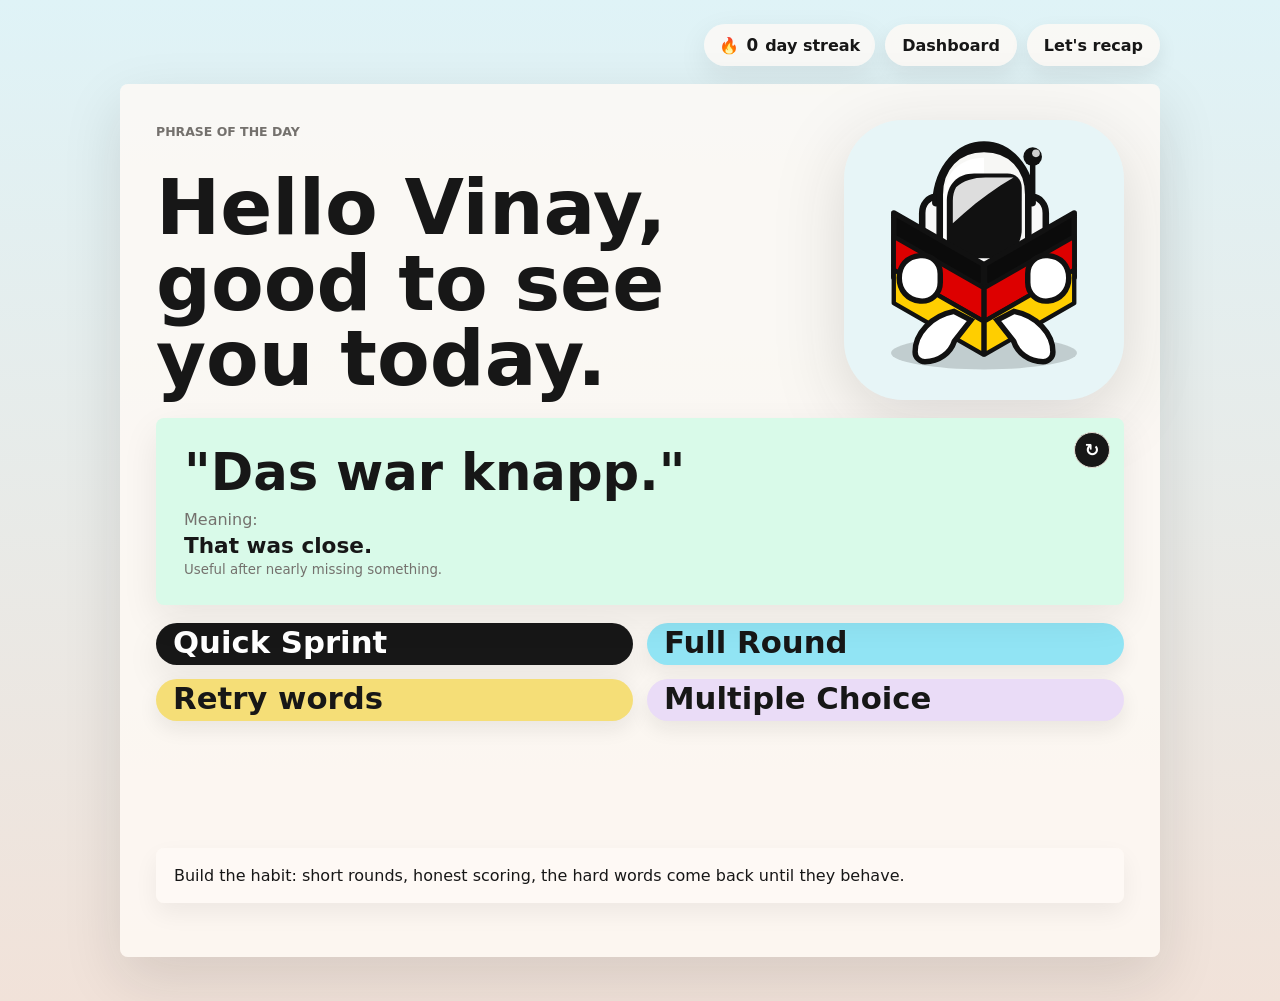
==== index.html @ 64a9f13e "Add files via upload" ====
<!doctype html>
<html lang="en">
  <head>
    <meta charset="utf-8" />
    <meta name="viewport" content="width=device-width, initial-scale=1" />
    <meta name="description" content="Offline-first German vocabulary practice for English to German B1/B2 learning." />
    <meta name="theme-color" content="#171717" />
    <meta name="apple-mobile-web-app-capable" content="yes" />
    <meta name="apple-mobile-web-app-status-bar-style" content="black-translucent" />
    <meta name="apple-mobile-web-app-title" content="German Coach" />
    <title>Vinay's German Vocab Coach</title>
    <link rel="manifest" href="manifest.webmanifest" />
    <link rel="apple-touch-icon" href="icons/icon-180.png" />
    <link rel="icon" type="image/png" sizes="192x192" href="icons/icon-192.png" />
    <link rel="stylesheet" href="styles.css?v=20260604-logo1" />
  </head>
  <body>
    <main class="app-shell">
      <header class="utility-bar" aria-label="App controls">
        <div class="streak-pill" title="Practice-day streak">
          <span aria-hidden="true">🔥</span>
          <strong id="dayStreak">0</strong>
          <span>day streak</span>
        </div>
        <button id="dashboardToggleBtn" class="secondary-button" type="button">Dashboard</button>
        <button id="recapToggleBtn" class="secondary-button" type="button">Let's recap</button>
      </header>

      <section id="dashboardPanel" class="panel-popover dashboard-popover" aria-label="Progress dashboard" hidden>
        <div class="panel-heading">
          <div>
            <p class="eyebrow">Progress</p>
            <h2>Dashboard</h2>
            <p id="storageStatus" class="storage-status">Checking local storage...</p>
          </div>
          <button id="closeDashboardBtn" class="icon-button" type="button" aria-label="Close dashboard">×</button>
        </div>

        <section class="stats-strip" aria-label="Learning stats">
          <article>
            <span id="totalWords">0</span>
            <small>Total words</small>
          </article>
          <article>
            <span id="learningWords">0</span>
            <small>Learning</small>
          </article>
          <article>
            <span id="masteredWords">0</span>
            <small>Mastered</small>
          </article>
          <article>
            <span id="roundCount">0</span>
            <small>Rounds played</small>
          </article>
          <article>
            <span id="streakCount">0</span>
            <small>70% streak</small>
          </article>
        </section>

        <section class="mode-scores" aria-label="Best scores by mode">
          <div class="section-title">
            <h3>Best scores</h3>
            <small>separate by quiz type</small>
          </div>
          <div class="mode-score-grid">
            <article>
              <small>Quick Sprint</small>
              <strong id="quickBestScore">0/5</strong>
            </article>
            <article>
              <small>Full Round</small>
              <strong id="fullBestScore">0/20</strong>
            </article>
            <article>
              <small>Retry words</small>
              <strong id="retryBestScore">--</strong>
            </article>
            <article>
              <small>Multiple Choice</small>
              <strong id="choiceBestScore">0/10</strong>
            </article>
          </div>
        </section>

        <section class="visual-dashboard" aria-label="Visual progress dashboard">
          <article class="dashboard-hero">
            <div>
              <p class="eyebrow">Mastery progress</p>
              <strong id="masteryLabel">0%</strong>
            </div>
            <div class="progress-track" aria-hidden="true">
              <span id="masteryBar"></span>
            </div>
            <p id="masteryCaption">Master 3 correct streaks to move words here.</p>
          </article>

          <article class="dashboard-card">
            <small>Words seen</small>
            <strong id="wordsSeen">0</strong>
            <span>started learning</span>
          </article>

          <article class="dashboard-card">
            <small>Overall accuracy</small>
            <strong id="dashboardAccuracy">0%</strong>
            <span>all rounds</span>
          </article>

          <article class="status-dashboard">
            <div class="section-title">
              <h3>Word bank split</h3>
              <small id="masteredGoal">0 / 0 mastered</small>
            </div>
            <div class="stacked-bar" aria-hidden="true">
              <span id="newBar" class="bar-new"></span>
              <span id="learningBar" class="bar-learning"></span>
              <span id="masteredBar" class="bar-mastered"></span>
            </div>
            <div class="legend-row">
              <span><b class="dot dot-new"></b><strong id="statusNewCount">0</strong> new</span>
              <span><b class="dot dot-learning"></b><strong id="statusLearningCount">0</strong> learning</span>
              <span><b class="dot dot-mastered"></b><strong id="statusMasteredCount">0</strong> mastered</span>
            </div>
          </article>

          <article class="activity-dashboard">
            <div class="section-title">
              <h3>Recent rounds</h3>
              <small>last 7</small>
            </div>
            <div id="sessionBars" class="session-bars" aria-label="Recent session accuracy"></div>
          </article>
        </section>

        <section class="word-manager" aria-label="Word status manager">
          <div class="section-title">
            <h3>Word status</h3>
            <small id="wordManagerSummary">Click a group to inspect words</small>
          </div>
          <div class="status-tabs" role="tablist" aria-label="Word status filters">
            <button id="statusLearningBtn" class="status-tab active" type="button" data-status="learning" aria-selected="true">
              Learning <span id="learningListCount">0</span>
            </button>
            <button id="statusMasteredBtn" class="status-tab" type="button" data-status="mastered" aria-selected="false">
              Mastered <span id="masteredListCount">0</span>
            </button>
            <button id="statusNewBtn" class="status-tab" type="button" data-status="new" aria-selected="false">
              New <span id="newListCount">0</span>
            </button>
          </div>
          <div id="statusWordList" class="status-word-list" aria-live="polite"></div>
        </section>

        <section class="dashboard-tools" aria-label="Database tools">
          <div class="tool-section">
            <div class="section-title">
              <h3>Bulk add words</h3>
              <small>Paste lines or CSV</small>
            </div>
            <textarea id="addWordsText" rows="6" spellcheck="false" placeholder="job posting - die Stellenausschreibung&#10;to negotiate - verhandeln&#10;residence permit - der Aufenthaltstitel"></textarea>
            <button id="addWordsBtn" class="secondary-button full-width" type="button">Add to word bank</button>
            <p class="mini-status">Also accepts CSV with columns: word_en, word_de, part_of_speech, topic, difficulty, notes.</p>
            <p id="addWordsStatus" class="mini-status" aria-live="polite"></p>
          </div>

          <div class="tool-section">
            <div class="section-title">
              <h3>Database</h3>
              <small>Stored in this browser</small>
            </div>
            <div class="button-grid">
              <button class="secondary-button" id="exportCsvBtn" type="button">Export CSV</button>
              <label class="secondary-button file-button wide-file-button">
                Import CSV
                <input id="importCsvInput" type="file" accept=".csv,text/csv" />
              </label>
              <button id="sampleCsvBtn" class="secondary-button" type="button">CSV format</button>
              <button id="resetBtn" class="danger-button" type="button">Reset</button>
            </div>
            <p class="mini-status">CSV export is your backup and move-data option.</p>
          </div>
        </section>
      </section>

      <section id="recapPanel" class="panel-popover recap-popover" aria-label="Let's recap" hidden>
        <div class="panel-heading">
          <div>
            <p class="eyebrow">Let's recap</p>
            <h2>Missed words</h2>
          </div>
          <button id="closeRecapBtn" class="icon-button" type="button" aria-label="Close recap">×</button>
        </div>
        <div id="hardWordsList" class="hard-list"></div>
      </section>

      <section class="workspace">
        <section class="quiz-panel" aria-label="Quiz">
          <section id="startScreen" class="start-screen" aria-label="Start round">
            <div id="welcomeCard" class="welcome-card">
              <p class="eyebrow">Phrase of the day</p>
              <h2>Hello Vinay,<br />good to see you today.</h2>
              <img class="coach-logo" src="icons/logo.svg" alt="German Vocab Coach robot reading a German flag book" />
              <figure class="phrase-card">
                <button id="refreshPhraseBtn" class="phrase-refresh" type="button" title="New phrase" aria-label="Show another phrase">↻</button>
                <blockquote id="phraseGerman">"Alles im grünen Bereich."</blockquote>
                <figcaption>
                  <span>Meaning:</span>
                  <strong id="phraseMeaning">Everything is okay.</strong>
                  <small id="phraseNote">A useful everyday phrase when things are under control.</small>
                </figcaption>
              </figure>
            </div>

            <div id="roundMenu" class="round-menu">
              <button id="quickRoundBtn" class="primary-button round-button" type="button">
                <strong>Quick Sprint</strong>
                <span>5 typed words</span>
              </button>
              <button id="fullRoundBtn" class="secondary-button round-button" type="button">
                <strong>Full Round</strong>
                <span>20 typed words</span>
              </button>
              <button id="retryBtn" class="secondary-button round-button" type="button">
                <strong>Retry words</strong>
                <span>Missed words only</span>
              </button>
              <button id="multipleChoiceBtn" class="secondary-button round-button" type="button">
                <strong>Multiple Choice</strong>
                <span>Pick 1 of 4</span>
              </button>
            </div>
          </section>

          <div class="quiz-header" id="quizHeader" hidden>
            <div>
              <p class="eyebrow" id="roundMeta">Ready when you are</p>
              <h2 id="quizTitle">Start a 20-word round</h2>
            </div>
            <div class="quiz-actions">
              <button id="exitRoundBtn" class="secondary-button" type="button">Exit round</button>
            </div>
          </div>

          <div id="coachMessage" class="coach-message">
            Build the habit: short rounds, honest scoring, the hard words come back until they behave.
          </div>

          <form id="quizForm" class="quiz-form" hidden>
            <ol id="promptList" class="prompt-list"></ol>
            <div class="submit-row">
              <button id="submitAnswersBtn" class="primary-button" type="submit">Check answers ⚡</button>
            </div>
          </form>

          <section id="choiceQuiz" class="choice-quiz" hidden>
            <div class="choice-status">
              <span id="choiceProgress">Question 1/10</span>
              <span id="choiceScore">0 correct</span>
            </div>
            <h3 id="choicePrompt">The appointment</h3>
            <div id="choiceOptions" class="choice-options"></div>
            <button id="dontKnowChoiceBtn" class="choice-dont-know" type="button">I don't know</button>
          </section>

          <section id="resultsPanel" class="results-panel" aria-live="polite"></section>
        </section>

      </section>
    </main>

    <template id="answerRowTemplate">
      <li class="answer-row">
        <label>
          <span class="prompt-text"></span>
          <input type="text" autocomplete="off" autocapitalize="none" spellcheck="false" />
        </label>
      </li>
    </template>

    <script src="app.js?v=20260604-logo1" defer></script>
  </body>
</html>
---- styles.css ----
:root {
  color-scheme: light;
  --bg: #e7f5f7;
  --surface: #fffaf6;
  --panel: #fffaf6;
  --panel-strong: #f2eee8;
  --text: #171717;
  --muted: #74716d;
  --line: #e5ded5;
  --ink: #171717;
  --mint: #88edc8;
  --cyan: #91e4f4;
  --pink: #ffa9de;
  --yellow: #f5de77;
  --sage: #91a06f;
  --green: #22795e;
  --green-strong: #165842;
  --amber: #b87520;
  --red: #c64c42;
  --blue: #4a84c7;
  --violet: #9a8ad8;
  --shadow: 0 22px 60px rgba(23, 23, 23, 0.12);
}

* {
  box-sizing: border-box;
}

body {
  margin: 0;
  min-height: 100vh;
  background: linear-gradient(180deg, #dff3f7 0%, #f1e2d9 100%);
  color: var(--text);
  font-family:
    Inter, ui-sans-serif, system-ui, -apple-system, BlinkMacSystemFont, "Segoe UI",
    sans-serif;
}

button,
input,
textarea {
  font: inherit;
}

button,
.file-button {
  border: 0;
  cursor: pointer;
}

button:focus-visible,
input:focus-visible,
textarea:focus-visible,
.file-button:focus-within {
  outline: 3px solid rgba(49, 94, 145, 0.32);
  outline-offset: 2px;
}

.app-shell {
  width: min(1040px, calc(100vw - 28px));
  margin: 0 auto;
  padding: 24px 0 44px;
  position: relative;
}

.quiz-header,
.start-screen,
.stats-strip,
.workspace {
  display: grid;
  gap: 16px;
}

.storage-status {
  margin: 10px 0 0;
  color: var(--muted);
  font-size: 0.9rem;
}

.storage-status.warning {
  color: var(--red);
  font-weight: 750;
}

.eyebrow {
  margin: 0 0 6px;
  color: var(--muted);
  font-size: 0.78rem;
  font-weight: 800;
  letter-spacing: 0;
  text-transform: uppercase;
}

h1,
h2,
h3,
p {
  margin-top: 0;
}

h1 {
  margin-bottom: 0;
  font-size: clamp(1.75rem, 3vw, 3rem);
  line-height: 1.05;
}

h2 {
  margin-bottom: 0;
  font-size: clamp(1.35rem, 2vw, 2rem);
}

h3 {
  margin-bottom: 0;
  font-size: 1rem;
}

.quiz-actions,
.button-grid,
.utility-bar {
  display: flex;
  gap: 10px;
  align-items: center;
}

.utility-bar {
  justify-content: flex-end;
  margin-bottom: 18px;
}

.streak-pill {
  display: inline-flex;
  min-height: 42px;
  align-items: center;
  gap: 7px;
  padding: 0 15px;
  border: 0;
  border-radius: 999px;
  background: rgba(255, 250, 246, 0.78);
  color: var(--text);
  font-weight: 800;
  box-shadow: 0 10px 30px rgba(23, 23, 23, 0.08);
  white-space: nowrap;
}

.streak-pill strong {
  font-size: 1.05rem;
}

.icon-button {
  display: inline-grid;
  width: 42px;
  height: 42px;
  place-items: center;
  border: 1px solid var(--line);
  border-radius: 999px;
  background: var(--panel);
  color: var(--text);
  font-size: 1.2rem;
  font-weight: 800;
  box-shadow: 0 8px 20px rgba(32, 33, 36, 0.06);
}

.file-button input {
  position: absolute;
  width: 1px;
  height: 1px;
  opacity: 0;
  pointer-events: none;
}

.wide-file-button {
  display: inline-grid;
  place-items: center;
}

.stats-strip {
  grid-template-columns: repeat(5, minmax(0, 1fr));
  margin-bottom: 18px;
}

.stats-strip article {
  min-width: 0;
  padding: 16px;
  border: 0;
  border-radius: 8px;
  background: var(--surface);
  box-shadow: 0 8px 22px rgba(23, 23, 23, 0.06);
}

.stats-strip span {
  display: block;
  font-size: 1.35rem;
  font-weight: 850;
}

.stats-strip small,
.section-title small,
.mini-status {
  color: var(--muted);
}

.mode-scores {
  margin-bottom: 18px;
  padding: 18px;
  border: 0;
  border-radius: 8px;
  background: var(--ink);
  color: white;
}

.mode-score-grid {
  display: grid;
  grid-template-columns: repeat(4, minmax(0, 1fr));
  gap: 10px;
  margin-top: 12px;
}

.mode-score-grid article {
  min-width: 0;
  padding: 14px;
  border-radius: 8px;
  background: #2d2d2d;
}

.mode-score-grid small {
  display: block;
  color: rgba(255, 255, 255, 0.66);
  font-weight: 750;
}

.mode-score-grid strong {
  display: block;
  margin-top: 5px;
  font-size: 1.3rem;
}

.word-manager {
  margin-top: 18px;
  padding: 18px;
  border: 0;
  border-radius: 8px;
  background: var(--surface);
  box-shadow: 0 10px 26px rgba(23, 23, 23, 0.06);
}

.status-tabs {
  display: grid;
  grid-template-columns: repeat(3, minmax(0, 1fr));
  gap: 10px;
  margin: 12px 0;
}

.status-tab {
  min-height: 48px;
  padding: 10px 12px;
  border: 0;
  border-radius: 999px;
  background: var(--panel-strong);
  color: var(--text);
  font-weight: 850;
  text-align: left;
}

.status-tab span {
  float: right;
  color: var(--muted);
}

.status-tab.active {
  background: var(--mint);
  color: var(--ink);
}

.status-tab.active span {
  color: var(--ink);
}

.status-word-list {
  display: grid;
  gap: 10px;
  max-height: 360px;
  overflow: auto;
  padding-right: 4px;
}

.status-word-row {
  display: grid;
  grid-template-columns: minmax(0, 1fr) auto;
  gap: 12px;
  align-items: center;
  padding: 12px;
  border: 0;
  border-radius: 8px;
  background: #f5f1eb;
}

.status-word-row strong,
.status-word-row span,
.status-word-row small {
  display: block;
}

.status-word-row span,
.status-word-row small {
  color: var(--muted);
  font-size: 0.86rem;
  line-height: 1.35;
}

.status-move-button {
  min-height: 40px;
  padding: 0 12px;
  white-space: nowrap;
}

.visual-dashboard {
  display: grid;
  grid-template-columns: 1.55fr repeat(3, minmax(0, 0.74fr));
  gap: 16px;
  margin-bottom: 0;
}

.visual-dashboard article {
  min-width: 0;
  border: 0;
  border-radius: 8px;
  background: var(--surface);
  box-shadow: 0 10px 28px rgba(32, 33, 36, 0.06);
}

.dashboard-hero {
  display: grid;
  gap: 14px;
  padding: 18px;
  background: #dff8ec !important;
}

.dashboard-hero strong {
  display: block;
  font-size: clamp(2rem, 4vw, 3.5rem);
  line-height: 0.95;
}

.dashboard-hero p:last-child {
  margin-bottom: 0;
  color: var(--muted);
}

.progress-track,
.stacked-bar {
  height: 14px;
  overflow: hidden;
  border-radius: 999px;
  background: rgba(23, 23, 23, 0.12);
}

.progress-track span {
  display: block;
  width: 0%;
  height: 100%;
  border-radius: inherit;
  background: var(--ink);
  transition: width 260ms ease;
}

.dashboard-card {
  display: grid;
  align-content: center;
  gap: 4px;
  min-height: 144px;
  padding: 18px;
}

.dashboard-card:nth-of-type(2) {
  background: #dff6fb;
}

.dashboard-card:nth-of-type(3) {
  background: #f8e7ef;
}

.dashboard-card small {
  color: var(--muted);
  font-weight: 750;
}

.dashboard-card strong {
  font-size: clamp(1.75rem, 3vw, 2.65rem);
  line-height: 1;
}

.dashboard-card span {
  color: var(--muted);
}

.status-dashboard,
.activity-dashboard {
  padding: 18px;
}

.status-dashboard {
  grid-column: span 2;
}

.activity-dashboard {
  grid-column: span 2;
}

.stacked-bar {
  display: flex;
  margin: 14px 0 12px;
}

.stacked-bar span {
  min-width: 0;
  height: 100%;
  transition: width 260ms ease;
}

.bar-new {
  background: var(--cyan);
}

.bar-learning {
  background: var(--yellow);
}

.bar-mastered {
  background: var(--mint);
}

.legend-row {
  display: flex;
  flex-wrap: wrap;
  gap: 10px 14px;
  color: var(--muted);
  font-size: 0.9rem;
}

.legend-row span {
  display: inline-flex;
  gap: 6px;
  align-items: center;
}

.legend-row strong {
  color: var(--text);
}

.dot {
  width: 10px;
  height: 10px;
  border-radius: 999px;
}

.dot-new {
  background: var(--cyan);
}

.dot-learning {
  background: var(--yellow);
}

.dot-mastered {
  background: var(--mint);
}

.session-bars {
  display: grid;
  grid-template-columns: repeat(7, minmax(20px, 1fr));
  gap: 8px;
  align-items: end;
  min-height: 96px;
}

.session-bar {
  display: grid;
  align-content: end;
  gap: 6px;
  min-width: 0;
  color: var(--muted);
  font-size: 0.76rem;
  text-align: center;
}

.session-bar span {
  display: block;
  min-height: 8px;
  border-radius: 999px 999px 2px 2px;
  background: var(--blue);
}

.session-bar.good span {
  background: var(--mint);
}

.session-bar.low span {
  background: var(--red);
}

.workspace {
  grid-template-columns: minmax(0, 1fr);
  align-items: start;
}

.quiz-panel {
  border-radius: 8px;
  background: rgba(255, 250, 246, 0.82);
  box-shadow: var(--shadow);
}

.panel-popover {
  position: fixed;
  z-index: 20;
  top: 82px;
  left: 50%;
  width: min(1060px, calc(100vw - 32px));
  max-height: calc(100vh - 112px);
  overflow: auto;
  padding: 20px;
  border: 1px solid var(--line);
  border-radius: 8px;
  background: rgba(255, 250, 246, 0.94);
  box-shadow: var(--shadow);
  transform: translateX(-50%);
}

.recap-popover {
  width: min(440px, calc(100vw - 32px));
}

.panel-heading {
  display: flex;
  justify-content: space-between;
  gap: 16px;
  align-items: start;
  margin-bottom: 16px;
}

.panel-heading h2 {
  margin-bottom: 0;
}

.dashboard-tools {
  display: grid;
  grid-template-columns: 1.2fr 0.8fr;
  gap: 16px;
  margin-top: 16px;
}

.dashboard-tools .tool-section {
  border: 1px solid var(--line);
  border-radius: 8px;
  background: var(--panel);
}

.quiz-panel {
  padding: clamp(18px, 4vw, 36px);
  min-height: 0;
}

.app-shell.quiz-active .stats-strip,
.app-shell.quiz-active .visual-dashboard,
.app-shell.quiz-active .panel-popover,
.app-shell.quiz-active .utility-bar {
  display: none;
}

.app-shell.quiz-active .workspace {
  grid-template-columns: 1fr;
}

.app-shell.quiz-active .quiz-panel {
  width: min(920px, 100%);
  margin: 0 auto;
}

.tool-section {
  padding: 18px;
  border-bottom: 1px solid var(--line);
}

.tool-section:last-child {
  border-bottom: 0;
}

.section-title {
  display: flex;
  justify-content: space-between;
  gap: 10px;
  align-items: baseline;
  margin-bottom: 10px;
}

.quiz-header {
  grid-template-columns: 1fr auto;
  align-items: start;
  margin-bottom: 16px;
}

.start-screen {
  gap: 18px;
  min-height: calc(100vh - 172px);
  align-content: start;
}

.app-shell.results-active .start-screen {
  min-height: 0;
  margin-bottom: 18px;
}

.app-shell.results-active .round-menu {
  margin-bottom: 0;
}

.welcome-card {
  display: grid;
  grid-template-columns: minmax(0, 1fr) minmax(210px, 300px);
  gap: 18px 28px;
  align-items: center;
}

.welcome-card h2 {
  max-width: 820px;
  font-size: clamp(2.65rem, 6vw, 5.6rem);
  line-height: 0.98;
  letter-spacing: 0;
}

.welcome-card .eyebrow,
.welcome-card h2 {
  grid-column: 1;
}

.coach-logo {
  grid-column: 2;
  grid-row: 1 / span 2;
  width: min(100%, 280px);
  aspect-ratio: 1;
  justify-self: end;
  border-radius: 8px;
  filter: drop-shadow(0 18px 34px rgba(23, 23, 23, 0.14));
}

.phrase-card {
  display: grid;
  gap: 12px;
  grid-column: 1 / -1;
  margin: 0;
  padding: clamp(18px, 3vw, 28px);
  border: 0;
  border-radius: 8px;
  background: #d9fae9;
  position: relative;
  box-shadow: 0 14px 36px rgba(23, 23, 23, 0.08);
}

.phrase-refresh {
  position: absolute;
  top: 14px;
  right: 14px;
  display: inline-grid;
  width: 36px;
  height: 36px;
  place-items: center;
  border: 1px solid var(--line);
  border-radius: 999px;
  background: var(--ink);
  color: var(--green-strong);
  color: white;
  font-size: 1.1rem;
  font-weight: 900;
}

.phrase-refresh:hover {
  background: #2d2d2d;
}

.phrase-card blockquote {
  padding-right: 44px;
  margin: 0;
  color: var(--ink);
  font-size: clamp(1.9rem, 4vw, 3.65rem);
  font-weight: 850;
  line-height: 1.02;
}

.phrase-card figcaption {
  display: grid;
  gap: 4px;
}

.phrase-card figcaption span,
.phrase-card figcaption small {
  color: var(--muted);
}

.phrase-card figcaption strong {
  font-size: clamp(1rem, 1.7vw, 1.35rem);
}

.round-menu {
  display: grid;
  grid-template-columns: repeat(2, minmax(0, 1fr));
  gap: 14px;
}

.round-button {
  display: grid;
  align-content: center;
  gap: 5px;
  min-height: 118px;
  padding: 18px;
  border: 0;
  border-radius: 8px;
  text-align: left;
  box-shadow: 0 14px 34px rgba(23, 23, 23, 0.08);
}

.round-button strong {
  font-size: clamp(1.45rem, 2.4vw, 2.35rem);
  line-height: 0.98;
}

.round-button span {
  max-height: 0;
  opacity: 0;
  overflow: hidden;
  transform: translateY(-4px);
  transition:
    max-height 160ms ease,
    opacity 160ms ease,
    transform 160ms ease;
}

.round-button:hover span,
.round-button:focus-visible span {
  max-height: 26px;
  opacity: 0.78;
  transform: translateY(0);
}

.round-button:nth-child(1) {
  background: var(--ink);
  color: white;
}

.round-button:nth-child(2) {
  background: var(--cyan);
  color: var(--ink);
}

.round-button:nth-child(3) {
  background: var(--yellow);
  color: var(--ink);
}

.round-button:nth-child(4) {
  background: #eadcf7;
  color: var(--ink);
}

.coach-message {
  margin-bottom: 18px;
  padding: 16px 18px;
  border-left: 0;
  border-radius: 8px;
  background: rgba(255, 250, 246, 0.78);
  color: var(--ink);
  box-shadow: 0 10px 24px rgba(23, 23, 23, 0.06);
  line-height: 1.45;
}

.primary-button,
.secondary-button,
.danger-button {
  min-height: 42px;
  padding: 0 17px;
  border-radius: 999px;
  font-weight: 800;
  white-space: nowrap;
}

.primary-button {
  background: var(--ink);
  color: white;
}

.primary-button:hover {
  background: #2d2d2d;
}

.secondary-button {
  border: 0;
  background: rgba(255, 250, 246, 0.82);
  color: var(--text);
  box-shadow: 0 8px 20px rgba(23, 23, 23, 0.08);
}

.danger-button {
  border: 1px solid rgba(178, 59, 53, 0.3);
  background: #fff2ef;
  color: var(--red);
}

.round-menu .round-button:nth-child(1) {
  background: var(--ink);
  color: white;
}

.round-menu .round-button:nth-child(2) {
  background: var(--cyan);
  color: var(--ink);
}

.round-menu .round-button:nth-child(3) {
  background: var(--yellow);
  color: var(--ink);
}

.round-menu .round-button:nth-child(4) {
  background: #eadcf7;
  color: var(--ink);
}

.full-width {
  width: 100%;
}

.quiz-form {
  margin-top: 12px;
}

.choice-quiz {
  display: grid;
  gap: 18px;
  margin-top: 14px;
}

.choice-status {
  display: flex;
  justify-content: space-between;
  gap: 12px;
  color: var(--muted);
  font-weight: 800;
}

.choice-status span {
  min-height: 34px;
  padding: 7px 12px;
  border-radius: 999px;
  background: var(--panel-strong);
}

.choice-quiz h3 {
  font-size: clamp(2rem, 5vw, 4.2rem);
  line-height: 0.98;
}

.choice-options {
  display: grid;
  grid-template-columns: repeat(2, minmax(0, 1fr));
  gap: 12px;
}

.choice-option {
  min-height: 96px;
  padding: 18px;
  border: 0;
  border-radius: 8px;
  background: var(--surface);
  color: var(--text);
  font-weight: 850;
  text-align: left;
  white-space: normal;
  box-shadow: 0 10px 24px rgba(23, 23, 23, 0.08);
}

.choice-option:hover,
.choice-option:focus-visible {
  border-color: rgba(36, 117, 91, 0.45);
  background: #dff8ec;
}

.choice-option.correct-choice {
  border-color: rgba(36, 117, 91, 0.5);
  background: var(--mint);
  color: var(--ink);
}

.choice-option.wrong-choice {
  border-color: rgba(178, 59, 53, 0.42);
  background: #fff2ef;
  color: var(--red);
}

.choice-dont-know {
  min-height: 54px;
  width: 100%;
  border: 0;
  border-radius: 999px;
  background: #2d2d2d;
  color: white;
  font-weight: 850;
}

.choice-dont-know:hover,
.choice-dont-know:focus-visible {
  background: var(--ink);
  color: white;
}

.choice-dont-know.wrong-choice {
  border-color: rgba(178, 59, 53, 0.42);
  background: #fff2ef;
  color: var(--red);
}

.prompt-list {
  display: grid;
  grid-template-columns: repeat(2, minmax(0, 1fr));
  gap: 12px;
  margin: 0;
  padding: 0;
  list-style-position: inside;
  counter-reset: prompt;
}

.answer-row {
  min-width: 0;
  list-style: none;
}

.answer-row label {
  display: grid;
  grid-template-columns: minmax(0, 0.95fr) minmax(0, 1.05fr);
  gap: 10px;
  align-items: center;
  min-height: 72px;
  padding: 12px;
  border: 0;
  border-radius: 8px;
  background: var(--surface);
  box-shadow: 0 10px 24px rgba(23, 23, 23, 0.07);
}

.answer-row label::before {
  counter-increment: prompt;
  content: counter(prompt) ".";
  color: var(--muted);
  font-weight: 850;
}

.prompt-text {
  min-width: 0;
  font-weight: 760;
  line-height: 1.2;
}

.answer-row input,
textarea {
  width: 100%;
  min-width: 0;
  border: 1px solid var(--line);
  border-radius: 999px;
  background: #fff;
  color: var(--text);
}

.answer-row input {
  min-height: 40px;
  padding: 8px 10px;
}

textarea {
  resize: vertical;
  border-radius: 8px;
  padding: 10px;
  line-height: 1.35;
}

.submit-row {
  display: flex;
  justify-content: flex-end;
  margin-top: 16px;
}

.results-panel {
  display: grid;
  gap: 14px;
}

.result-summary {
  display: grid;
  grid-template-columns: repeat(4, minmax(0, 1fr));
  gap: 10px;
}

.result-summary article {
  padding: 14px;
  border-radius: 8px;
  background: var(--surface);
  box-shadow: 0 8px 22px rgba(23, 23, 23, 0.06);
}

.result-summary strong {
  display: block;
  font-size: 1.25rem;
}

.result-group {
  padding: 16px;
  border: 0;
  border-radius: 8px;
  background: rgba(255, 250, 246, 0.86);
  box-shadow: 0 10px 26px rgba(23, 23, 23, 0.06);
}

.result-group h3 {
  margin-bottom: 10px;
}

.result-list {
  display: grid;
  gap: 8px;
  margin: 0;
  padding-left: 20px;
}

.result-list li {
  line-height: 1.4;
}

.correct {
  color: var(--green);
}

.half {
  color: var(--amber);
}

.wrong {
  color: var(--red);
}

.hard-list {
  display: grid;
  gap: 10px;
}

.hard-item {
  padding: 10px;
  border: 0;
  border-radius: 8px;
  background: #f5f1eb;
  line-height: 1.35;
}

.hard-item strong {
  display: block;
}

.button-grid {
  display: grid;
  grid-template-columns: repeat(2, minmax(0, 1fr));
}

.mini-status {
  min-height: 20px;
  margin: 10px 0 0;
  font-size: 0.86rem;
  line-height: 1.35;
}

[hidden] {
  display: none !important;
}

@media (max-width: 920px) {
  .workspace,
  .quiz-header,
  .visual-dashboard,
  .welcome-card,
  .round-menu {
    grid-template-columns: 1fr;
  }

  .welcome-card .eyebrow,
  .welcome-card h2,
  .coach-logo,
  .phrase-card {
    grid-column: 1;
  }

  .coach-logo {
    grid-row: auto;
    justify-self: center;
    width: min(260px, 72vw);
  }

  .status-dashboard,
  .activity-dashboard {
    grid-column: span 1;
  }

  .dashboard-tools {
    grid-template-columns: 1fr;
  }
}

@media (max-width: 720px) {
  .app-shell {
    width: min(100vw - 20px, 1180px);
    padding-top: 14px;
  }

  .utility-bar {
    justify-content: center;
    flex-wrap: wrap;
  }

  .welcome-card h2 {
    font-size: clamp(2.35rem, 12vw, 4.6rem);
  }

  .phrase-card blockquote {
    font-size: clamp(1.7rem, 9vw, 3rem);
  }

  .stats-strip {
    grid-template-columns: repeat(2, minmax(0, 1fr));
  }

  .stats-strip article:last-child {
    grid-column: span 2;
  }

  .mode-score-grid {
    grid-template-columns: repeat(2, minmax(0, 1fr));
  }

  .status-tabs,
  .status-word-row {
    grid-template-columns: 1fr;
  }

  .status-move-button {
    width: 100%;
  }

  .visual-dashboard {
    gap: 10px;
  }

  .prompt-list {
    grid-template-columns: 1fr;
  }

  .answer-row label {
    grid-template-columns: 24px minmax(0, 1fr);
  }

  .answer-row input {
    grid-column: 1 / -1;
  }

  .result-summary {
    grid-template-columns: repeat(2, minmax(0, 1fr));
  }

  .choice-options {
    grid-template-columns: 1fr;
  }
}
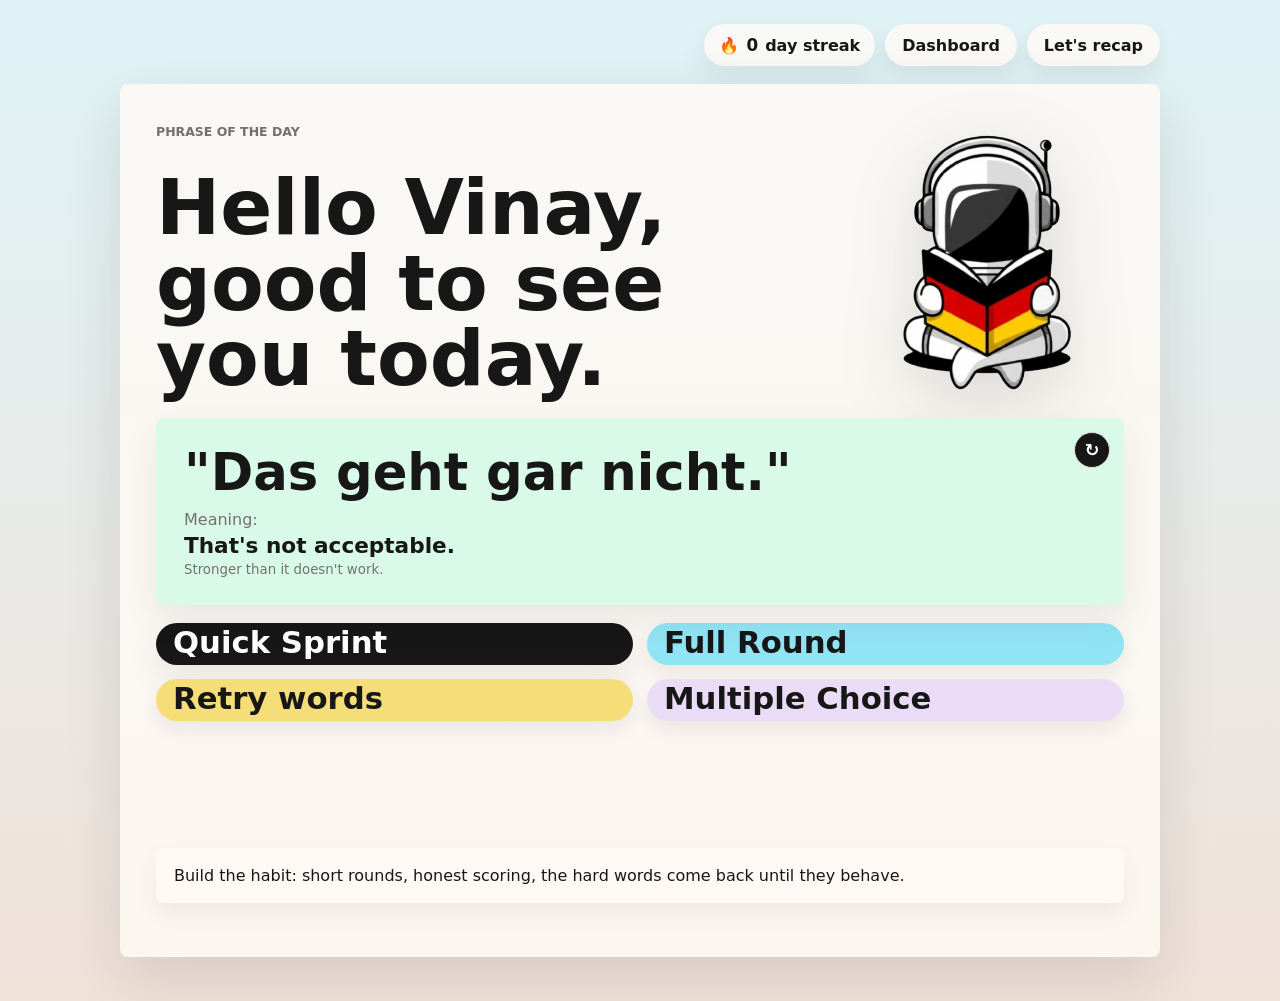
==== commit ddec40de: "Add files via upload" ====
--- a/index.html
+++ b/index.html
@@ -12,7 +12,7 @@
     <link rel="manifest" href="manifest.webmanifest" />
     <link rel="apple-touch-icon" href="icons/icon-180.png" />
     <link rel="icon" type="image/png" sizes="192x192" href="icons/icon-192.png" />
-    <link rel="stylesheet" href="styles.css?v=20260604-logo1" />
+    <link rel="stylesheet" href="styles.css?v=20260604-exactlogo" />
   </head>
   <body>
     <main class="app-shell">
@@ -201,7 +201,7 @@
             <div id="welcomeCard" class="welcome-card">
               <p class="eyebrow">Phrase of the day</p>
               <h2>Hello Vinay,<br />good to see you today.</h2>
-              <img class="coach-logo" src="icons/logo.svg" alt="German Vocab Coach robot reading a German flag book" />
+              <img class="coach-logo" src="icons/logo.png" alt="German Vocab Coach robot reading a German flag book" />
               <figure class="phrase-card">
                 <button id="refreshPhraseBtn" class="phrase-refresh" type="button" title="New phrase" aria-label="Show another phrase">↻</button>
                 <blockquote id="phraseGerman">"Alles im grünen Bereich."</blockquote>
@@ -279,6 +279,6 @@
       </li>
     </template>
 
-    <script src="app.js?v=20260604-logo1" defer></script>
+    <script src="app.js?v=20260604-exactlogo" defer></script>
   </body>
 </html>
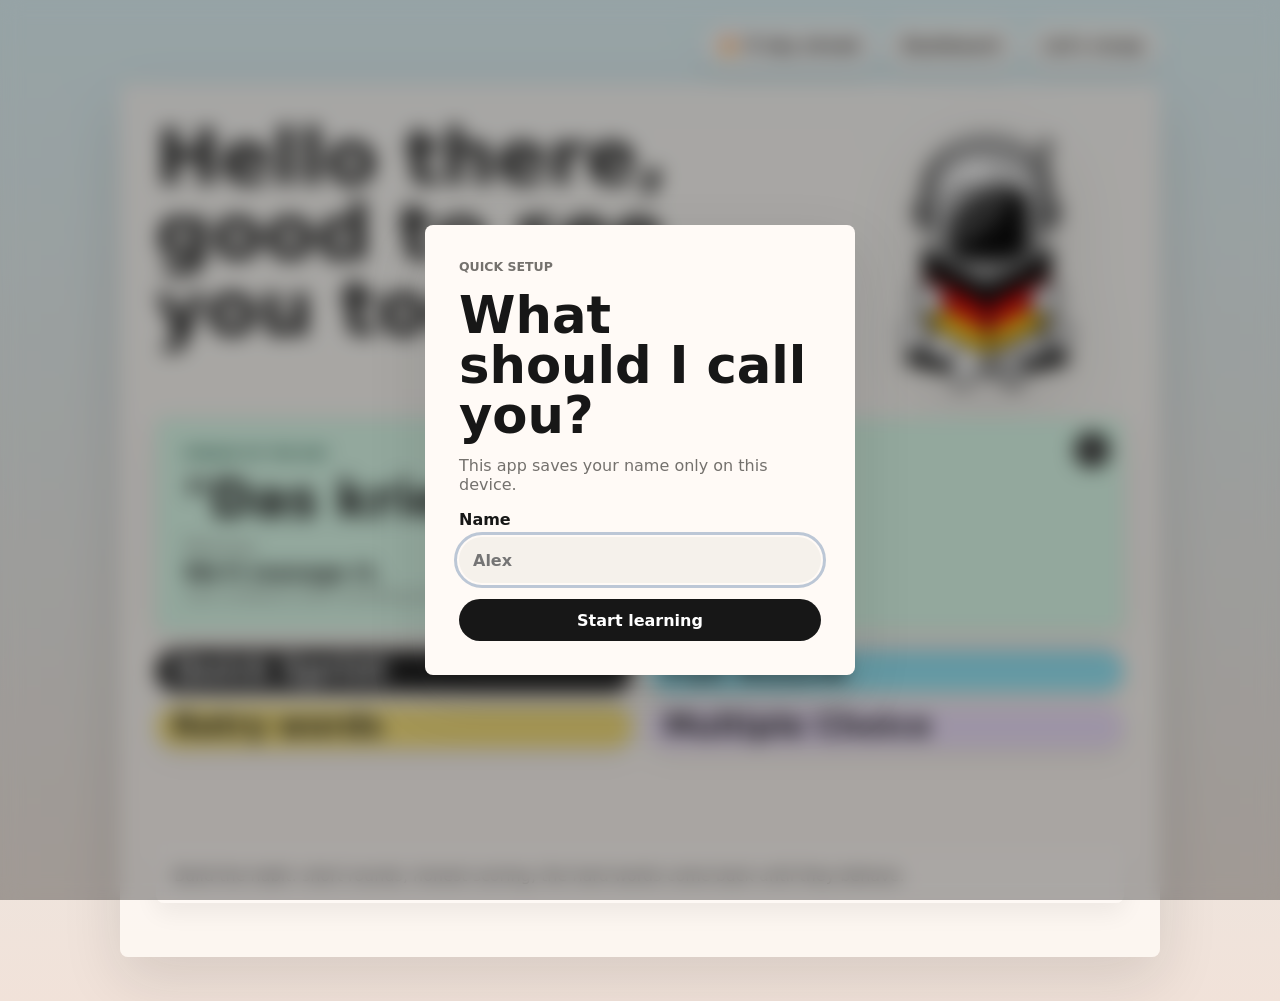
==== commit 27ec2c2b: "Add files via upload" ====
--- a/index.html
+++ b/index.html
@@ -8,11 +8,11 @@
     <meta name="apple-mobile-web-app-capable" content="yes" />
     <meta name="apple-mobile-web-app-status-bar-style" content="black-translucent" />
     <meta name="apple-mobile-web-app-title" content="German Coach" />
-    <title>Vinay's German Vocab Coach</title>
+    <title>German Vocab Coach</title>
     <link rel="manifest" href="manifest.webmanifest" />
     <link rel="apple-touch-icon" href="icons/icon-180.png" />
     <link rel="icon" type="image/png" sizes="192x192" href="icons/icon-192.png" />
-    <link rel="stylesheet" href="styles.css?v=20260604-exactlogo" />
+    <link rel="stylesheet" href="styles.css?v=20260604-profile2" />
   </head>
   <body>
     <main class="app-shell">
@@ -134,6 +134,21 @@
           </article>
         </section>
 
+        <section class="profile-settings" aria-label="Profile settings">
+          <div class="section-title">
+            <h3>Your name</h3>
+            <small>used on the welcome screen</small>
+          </div>
+          <form id="profileNameForm" class="profile-name-form">
+            <label>
+              <span class="sr-only">Name</span>
+              <input id="profileNameInput" type="text" autocomplete="name" maxlength="32" placeholder="Your name" />
+            </label>
+            <button id="saveNameBtn" class="secondary-button" type="submit">Save</button>
+          </form>
+          <p id="profileNameStatus" class="mini-status" aria-live="polite"></p>
+        </section>
+
         <section class="word-manager" aria-label="Word status manager">
           <div class="section-title">
             <h3>Word status</h3>
@@ -199,10 +214,10 @@
         <section class="quiz-panel" aria-label="Quiz">
           <section id="startScreen" class="start-screen" aria-label="Start round">
             <div id="welcomeCard" class="welcome-card">
-              <p class="eyebrow">Phrase of the day</p>
-              <h2>Hello Vinay,<br />good to see you today.</h2>
+              <h2>Hello <span id="greetingName">there</span>,<br />good to see you today.</h2>
               <img class="coach-logo" src="icons/logo.png" alt="German Vocab Coach robot reading a German flag book" />
               <figure class="phrase-card">
+                <p class="eyebrow">Phrase of the day</p>
                 <button id="refreshPhraseBtn" class="phrase-refresh" type="button" title="New phrase" aria-label="Show another phrase">↻</button>
                 <blockquote id="phraseGerman">"Alles im grünen Bereich."</blockquote>
                 <figcaption>
@@ -270,6 +285,19 @@
       </section>
     </main>
 
+    <section id="profilePrompt" class="profile-prompt" role="dialog" aria-modal="true" aria-labelledby="profilePromptTitle" hidden>
+      <form id="profilePromptForm" class="profile-prompt-card">
+        <p class="eyebrow">Quick setup</p>
+        <h2 id="profilePromptTitle">What should I call you?</h2>
+        <p>This app saves your name only on this device.</p>
+        <label>
+          <span>Name</span>
+          <input id="profilePromptInput" type="text" autocomplete="name" maxlength="32" placeholder="Alex" required />
+        </label>
+        <button class="primary-button" type="submit">Start learning</button>
+      </form>
+    </section>
+
     <template id="answerRowTemplate">
       <li class="answer-row">
         <label>
@@ -279,6 +307,6 @@
       </li>
     </template>
 
-    <script src="app.js?v=20260604-exactlogo" defer></script>
+    <script src="app.js?v=20260604-profile2" defer></script>
   </body>
 </html>
--- a/styles.css
+++ b/styles.css
@@ -56,6 +56,17 @@
   outline-offset: 2px;
 }
 
+.sr-only {
+  position: absolute;
+  width: 1px;
+  height: 1px;
+  padding: 0;
+  overflow: hidden;
+  clip: rect(0, 0, 0, 0);
+  white-space: nowrap;
+  border: 0;
+}
+
 .app-shell {
   width: min(1040px, calc(100vw - 28px));
   margin: 0 auto;
@@ -275,6 +286,32 @@
   color: var(--ink);
 }
 
+.profile-settings {
+  padding: 18px;
+  border-radius: 8px;
+  background: var(--surface);
+  box-shadow: 0 10px 28px rgba(32, 33, 36, 0.06);
+}
+
+.profile-name-form {
+  display: grid;
+  grid-template-columns: minmax(0, 1fr) auto;
+  gap: 10px;
+  align-items: center;
+}
+
+.profile-name-form input,
+.profile-prompt-card input {
+  width: 100%;
+  min-height: 46px;
+  padding: 0 14px;
+  border: 0;
+  border-radius: 999px;
+  background: #f5f1eb;
+  color: var(--text);
+  font-weight: 750;
+}
+
 .status-word-list {
   display: grid;
   gap: 10px;
@@ -653,6 +690,11 @@
   background: #d9fae9;
   position: relative;
   box-shadow: 0 14px 36px rgba(23, 23, 23, 0.08);
+}
+
+.phrase-card .eyebrow {
+  margin-bottom: 0;
+  color: var(--green-strong);
 }
 
 .phrase-refresh {
@@ -760,6 +802,43 @@
   color: var(--ink);
 }
 
+.profile-prompt {
+  position: fixed;
+  inset: 0;
+  z-index: 20;
+  display: grid;
+  place-items: center;
+  padding: 20px;
+  background: rgba(23, 23, 23, 0.36);
+  backdrop-filter: blur(10px);
+}
+
+.profile-prompt-card {
+  display: grid;
+  gap: 16px;
+  width: min(430px, 100%);
+  padding: clamp(22px, 5vw, 34px);
+  border-radius: 8px;
+  background: var(--panel);
+  box-shadow: var(--shadow);
+}
+
+.profile-prompt-card h2 {
+  font-size: clamp(2rem, 6vw, 3.2rem);
+  line-height: 0.98;
+}
+
+.profile-prompt-card p {
+  margin: 0;
+  color: var(--muted);
+}
+
+.profile-prompt-card label {
+  display: grid;
+  gap: 8px;
+  font-weight: 850;
+}
+
 .coach-message {
   margin-bottom: 18px;
   padding: 16px 18px;
@@ -1140,7 +1219,8 @@
   }
 
   .status-tabs,
-  .status-word-row {
+  .status-word-row,
+  .profile-name-form {
     grid-template-columns: 1fr;
   }
 
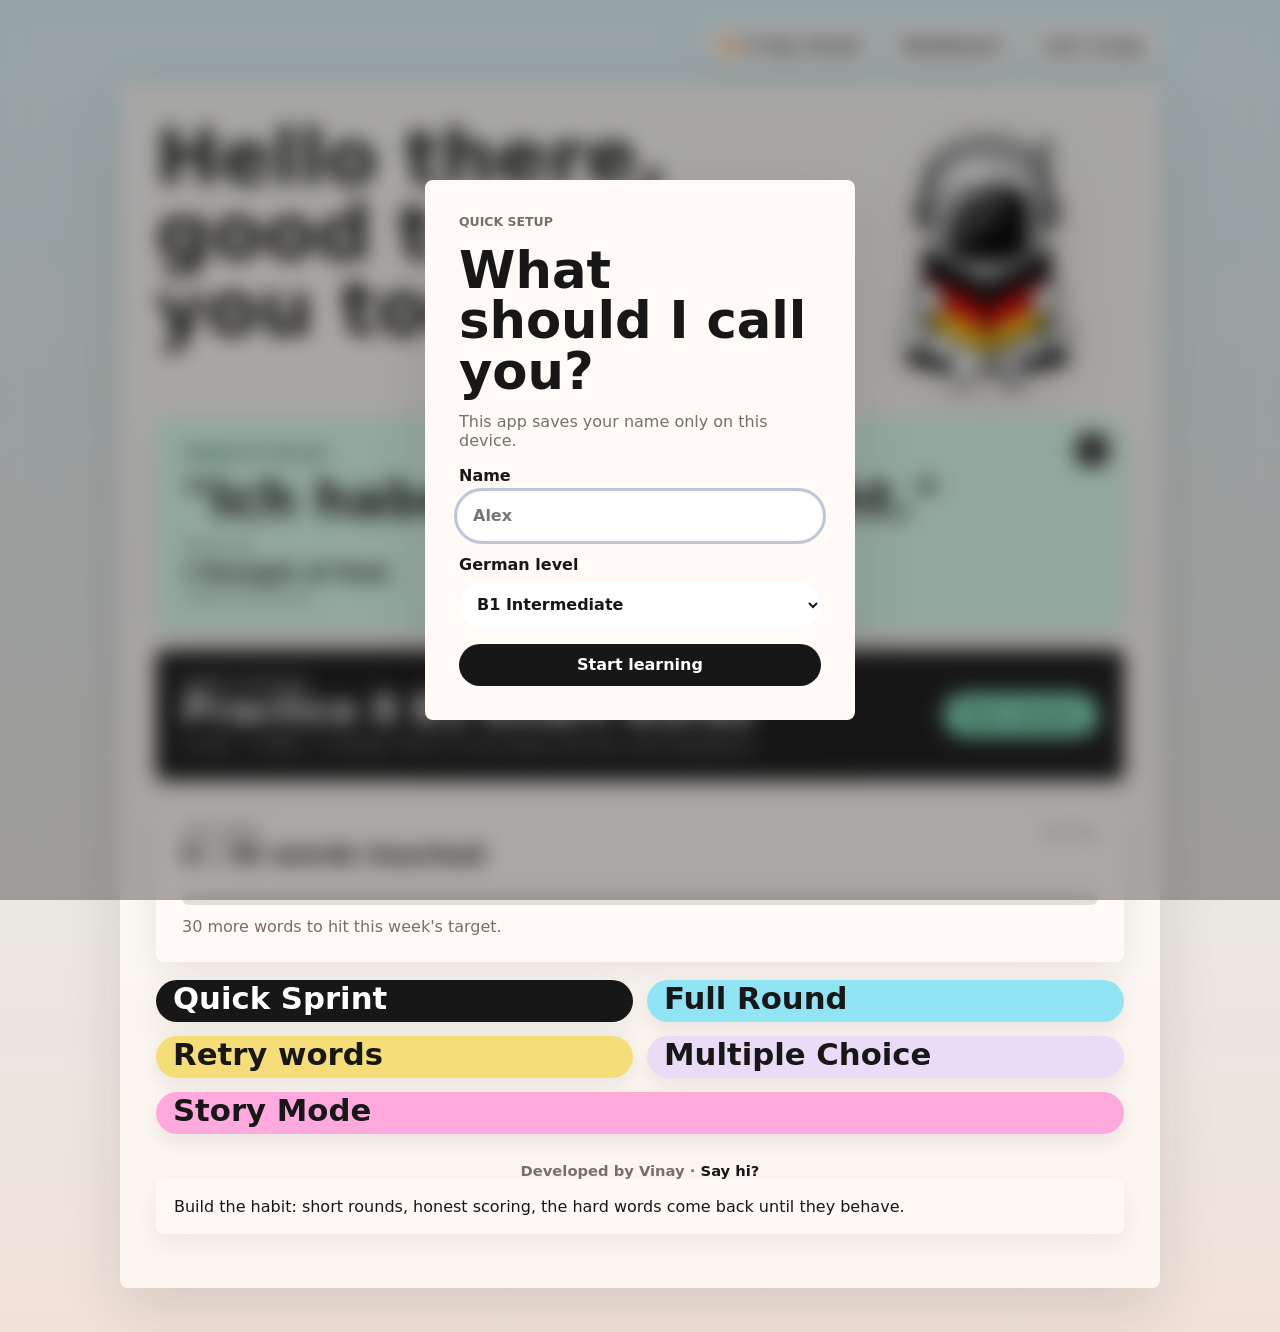
==== commit b62c0800: "Add files via upload" ====
--- a/index.html
+++ b/index.html
@@ -12,7 +12,7 @@
     <link rel="manifest" href="manifest.webmanifest" />
     <link rel="apple-touch-icon" href="icons/icon-180.png" />
     <link rel="icon" type="image/png" sizes="192x192" href="icons/icon-192.png" />
-    <link rel="stylesheet" href="styles.css?v=20260604-profile2" />
+    <link rel="stylesheet" href="styles.css?v=20260608-recap1" />
   </head>
   <body>
     <main class="app-shell">
@@ -136,17 +136,45 @@
 
         <section class="profile-settings" aria-label="Profile settings">
           <div class="section-title">
-            <h3>Your name</h3>
-            <small>used on the welcome screen</small>
-          </div>
-          <form id="profileNameForm" class="profile-name-form">
-            <label>
-              <span class="sr-only">Name</span>
-              <input id="profileNameInput" type="text" autocomplete="name" maxlength="32" placeholder="Your name" />
-            </label>
-            <button id="saveNameBtn" class="secondary-button" type="submit">Save</button>
-          </form>
-          <p id="profileNameStatus" class="mini-status" aria-live="polite"></p>
+            <h3>Your setup</h3>
+            <small>level and weekly target</small>
+          </div>
+          <div class="profile-settings-grid">
+            <div class="profile-setting">
+              <h4>Name</h4>
+              <form id="profileNameForm" class="profile-name-form">
+                <label>
+                  <span class="sr-only">Name</span>
+                  <input id="profileNameInput" type="text" autocomplete="name" maxlength="32" placeholder="Your name" />
+                </label>
+                <button id="saveNameBtn" class="secondary-button" type="submit">Save</button>
+              </form>
+              <p id="profileNameStatus" class="mini-status" aria-live="polite"></p>
+            </div>
+
+            <div class="profile-setting">
+              <h4>German level</h4>
+              <div id="levelButtons" class="segmented-control" role="group" aria-label="German level">
+                <button type="button" data-level-option="A1">A1</button>
+                <button type="button" data-level-option="A2">A2</button>
+                <button type="button" data-level-option="B1">B1</button>
+                <button type="button" data-level-option="B2">B2</button>
+              </div>
+              <p id="profileLevelStatus" class="mini-status" aria-live="polite"></p>
+            </div>
+
+            <div class="profile-setting">
+              <h4>Weekly goal</h4>
+              <form id="weeklyGoalForm" class="weekly-goal-form">
+                <label>
+                  <span class="sr-only">Words per week</span>
+                  <input id="weeklyGoalInput" type="number" min="5" max="100" step="5" />
+                </label>
+                <button class="secondary-button" type="submit">Set goal</button>
+              </form>
+              <p id="weeklyGoalStatus" class="mini-status" aria-live="polite"></p>
+            </div>
+          </div>
         </section>
 
         <section class="word-manager" aria-label="Word status manager">
@@ -228,6 +256,29 @@
               </figure>
             </div>
 
+            <section id="todayMissionCard" class="today-mission-card" aria-label="Today's mission">
+              <div>
+                <p class="eyebrow">Today's Mission</p>
+                <h3 id="missionTitle">Practice 8 words</h3>
+                <p id="missionDetails">Level-aware sprint with new, weak, and review words.</p>
+              </div>
+              <button id="startMissionBtn" class="primary-button" type="button">Start mission</button>
+            </section>
+
+            <section id="weeklyGoalCard" class="weekly-goal-card" aria-label="Weekly goal">
+              <div class="section-title">
+                <div>
+                  <p class="eyebrow">This week</p>
+                  <h3 id="weeklyGoalTitle">0 / 30 words touched</h3>
+                </div>
+                <small id="weeklyGoalDaysLeft">Goal resets Monday</small>
+              </div>
+              <div class="progress-track" aria-hidden="true">
+                <span id="weeklyGoalBar"></span>
+              </div>
+              <p id="weeklyGoalCaption">Touch words in any quiz or story to move this.</p>
+            </section>
+
             <div id="roundMenu" class="round-menu">
               <button id="quickRoundBtn" class="primary-button round-button" type="button">
                 <strong>Quick Sprint</strong>
@@ -245,7 +296,16 @@
                 <strong>Multiple Choice</strong>
                 <span>Pick 1 of 4</span>
               </button>
-            </div>
+              <button id="storyModeBtn" class="secondary-button round-button story-mode-button" type="button">
+                <strong>Story Mode</strong>
+                <span>Read + answer questions</span>
+              </button>
+            </div>
+
+            <p class="home-attribution">
+              Developed by Vinay ·
+              <a href="https://www.linkedin.com/in/vinaynaik432" target="_blank" rel="noopener noreferrer">Say hi?</a>
+            </p>
           </section>
 
           <div class="quiz-header" id="quizHeader" hidden>
@@ -278,6 +338,8 @@
             <div id="choiceOptions" class="choice-options"></div>
             <button id="dontKnowChoiceBtn" class="choice-dont-know" type="button">I don't know</button>
           </section>
+
+          <section id="storyPanel" class="story-panel" hidden></section>
 
           <section id="resultsPanel" class="results-panel" aria-live="polite"></section>
         </section>
@@ -294,6 +356,15 @@
           <span>Name</span>
           <input id="profilePromptInput" type="text" autocomplete="name" maxlength="32" placeholder="Alex" required />
         </label>
+        <label>
+          <span>German level</span>
+          <select id="profilePromptLevel">
+            <option value="A1">A1 Beginner</option>
+            <option value="A2">A2 Basic</option>
+            <option value="B1" selected>B1 Intermediate</option>
+            <option value="B2">B2 Upper Intermediate</option>
+          </select>
+        </label>
         <button class="primary-button" type="submit">Start learning</button>
       </form>
     </section>
@@ -307,6 +378,6 @@
       </li>
     </template>
 
-    <script src="app.js?v=20260604-profile2" defer></script>
+    <script src="app.js?v=20260608-recap1" defer></script>
   </body>
 </html>
--- a/styles.css
+++ b/styles.css
@@ -38,6 +38,7 @@
 
 button,
 input,
+select,
 textarea {
   font: inherit;
 }
@@ -50,6 +51,7 @@
 
 button:focus-visible,
 input:focus-visible,
+select:focus-visible,
 textarea:focus-visible,
 .file-button:focus-within {
   outline: 3px solid rgba(49, 94, 145, 0.32);
@@ -293,6 +295,24 @@
   box-shadow: 0 10px 28px rgba(32, 33, 36, 0.06);
 }
 
+.profile-settings-grid {
+  display: grid;
+  grid-template-columns: repeat(3, minmax(0, 1fr));
+  gap: 14px;
+}
+
+.profile-setting {
+  min-width: 0;
+  padding: 14px;
+  border-radius: 8px;
+  background: #f5f1eb;
+}
+
+.profile-setting h4 {
+  margin: 0 0 10px;
+  font-size: 0.95rem;
+}
+
 .profile-name-form {
   display: grid;
   grid-template-columns: minmax(0, 1fr) auto;
@@ -300,16 +320,44 @@
   align-items: center;
 }
 
+.weekly-goal-form {
+  display: grid;
+  grid-template-columns: minmax(0, 1fr) auto;
+  gap: 10px;
+  align-items: center;
+}
+
 .profile-name-form input,
-.profile-prompt-card input {
+.weekly-goal-form input,
+.profile-prompt-card input,
+.profile-prompt-card select {
   width: 100%;
   min-height: 46px;
   padding: 0 14px;
   border: 0;
   border-radius: 999px;
-  background: #f5f1eb;
+  background: white;
   color: var(--text);
   font-weight: 750;
+}
+
+.segmented-control {
+  display: grid;
+  grid-template-columns: repeat(4, minmax(0, 1fr));
+  gap: 8px;
+}
+
+.segmented-control button {
+  min-height: 42px;
+  border-radius: 999px;
+  background: white;
+  color: var(--text);
+  font-weight: 850;
+}
+
+.segmented-control button.active {
+  background: var(--ink);
+  color: white;
 }
 
 .status-word-list {
@@ -648,6 +696,15 @@
 
 .app-shell.results-active .round-menu {
   margin-bottom: 0;
+}
+
+.app-shell.results-active .home-attribution {
+  display: none;
+}
+
+.app-shell.results-active .today-mission-card,
+.app-shell.results-active .weekly-goal-card {
+  display: none;
 }
 
 .welcome-card {
@@ -741,6 +798,58 @@
   font-size: clamp(1rem, 1.7vw, 1.35rem);
 }
 
+.today-mission-card,
+.weekly-goal-card {
+  padding: clamp(18px, 3vw, 26px);
+  border: 0;
+  border-radius: 8px;
+  box-shadow: 0 14px 34px rgba(23, 23, 23, 0.08);
+}
+
+.today-mission-card {
+  display: grid;
+  grid-template-columns: minmax(0, 1fr) auto;
+  gap: 18px;
+  align-items: center;
+  background: var(--ink);
+  color: white;
+}
+
+.today-mission-card .eyebrow,
+.today-mission-card p {
+  color: rgba(255, 255, 255, 0.72);
+}
+
+.today-mission-card h3 {
+  margin-bottom: 6px;
+  font-size: clamp(1.6rem, 3vw, 2.8rem);
+  line-height: 0.98;
+}
+
+.today-mission-card p {
+  margin-bottom: 0;
+}
+
+.today-mission-card .primary-button {
+  background: var(--mint);
+  color: var(--ink);
+}
+
+.weekly-goal-card {
+  display: grid;
+  gap: 12px;
+  background: var(--surface);
+}
+
+.weekly-goal-card h3 {
+  font-size: clamp(1.25rem, 2vw, 1.7rem);
+}
+
+.weekly-goal-card p {
+  margin-bottom: 0;
+  color: var(--muted);
+}
+
 .round-menu {
   display: grid;
   grid-template-columns: repeat(2, minmax(0, 1fr));
@@ -802,6 +911,31 @@
   color: var(--ink);
 }
 
+.round-button:nth-child(5) {
+  grid-column: 1 / -1;
+  background: var(--pink);
+  color: var(--ink);
+}
+
+.home-attribution {
+  margin: auto 0 0;
+  padding-top: 10px;
+  color: var(--muted);
+  font-size: 0.92rem;
+  font-weight: 750;
+  text-align: center;
+}
+
+.home-attribution a {
+  color: var(--ink);
+  text-decoration: none;
+}
+
+.home-attribution a:hover {
+  text-decoration: underline;
+  text-underline-offset: 4px;
+}
+
 .profile-prompt {
   position: fixed;
   inset: 0;
@@ -902,6 +1036,12 @@
   color: var(--ink);
 }
 
+.round-menu .round-button:nth-child(5) {
+  grid-column: 1 / -1;
+  background: var(--pink);
+  color: var(--ink);
+}
+
 .full-width {
   width: 100%;
 }
@@ -914,6 +1054,117 @@
   display: grid;
   gap: 18px;
   margin-top: 14px;
+}
+
+.story-panel {
+  display: grid;
+  gap: 18px;
+}
+
+.story-card {
+  display: grid;
+  gap: 18px;
+  padding: clamp(18px, 3vw, 28px);
+  border-radius: 8px;
+  background: var(--surface);
+  box-shadow: 0 14px 34px rgba(23, 23, 23, 0.08);
+}
+
+.story-heading h3 {
+  margin-bottom: 8px;
+  font-size: clamp(2rem, 5vw, 4.2rem);
+  line-height: 0.98;
+}
+
+.story-heading p:last-child {
+  margin-bottom: 0;
+  color: var(--muted);
+}
+
+.story-vocab-grid {
+  display: grid;
+  grid-template-columns: repeat(2, minmax(0, 1fr));
+  gap: 10px;
+}
+
+.story-vocab-item {
+  padding: 14px;
+  border-radius: 8px;
+  background: #d9fae9;
+}
+
+.story-vocab-item strong,
+.story-vocab-item span {
+  display: block;
+}
+
+.story-vocab-item span {
+  margin-top: 3px;
+  color: var(--muted);
+  font-size: 0.9rem;
+}
+
+.story-action-button {
+  justify-self: start;
+}
+
+.story-text {
+  display: grid;
+  gap: 12px;
+  padding: 18px;
+  border-radius: 8px;
+  background: #f5f1eb;
+  font-size: clamp(1.03rem, 1.8vw, 1.25rem);
+  line-height: 1.55;
+}
+
+.story-text p {
+  margin-bottom: 0;
+}
+
+.story-questions {
+  display: grid;
+  gap: 14px;
+}
+
+.story-question {
+  display: grid;
+  gap: 10px;
+  margin: 0;
+  padding: 0;
+  border: 0;
+}
+
+.story-question legend {
+  padding: 0;
+  font-weight: 850;
+}
+
+.story-options {
+  display: grid;
+  grid-template-columns: repeat(2, minmax(0, 1fr));
+  gap: 10px;
+}
+
+.story-option {
+  min-height: 58px;
+  padding: 12px 14px;
+  border-radius: 8px;
+  background: #f5f1eb;
+  color: var(--text);
+  font-weight: 800;
+  text-align: left;
+}
+
+.story-option.selected {
+  background: var(--cyan);
+  box-shadow: inset 0 0 0 2px var(--ink);
+}
+
+.story-actions {
+  display: flex;
+  flex-wrap: wrap;
+  gap: 10px;
 }
 
 .choice-status {
@@ -1127,12 +1378,30 @@
   gap: 10px;
 }
 
+.recap-section {
+  display: grid;
+  gap: 8px;
+}
+
+.recap-section h3 {
+  margin: 4px 0 0;
+  font-size: 0.8rem;
+  text-transform: uppercase;
+  letter-spacing: 0;
+  color: var(--muted);
+}
+
 .hard-item {
   padding: 10px;
   border: 0;
   border-radius: 8px;
   background: #f5f1eb;
   line-height: 1.35;
+}
+
+.hard-item.fresh-miss {
+  background: #fff0ee;
+  box-shadow: inset 4px 0 0 var(--red);
 }
 
 .hard-item strong {
@@ -1160,7 +1429,12 @@
   .quiz-header,
   .visual-dashboard,
   .welcome-card,
-  .round-menu {
+  .round-menu,
+  .profile-settings-grid {
+    grid-template-columns: 1fr;
+  }
+
+  .today-mission-card {
     grid-template-columns: 1fr;
   }
 
@@ -1251,4 +1525,9 @@
   .choice-options {
     grid-template-columns: 1fr;
   }
-}
+
+  .story-vocab-grid,
+  .story-options {
+    grid-template-columns: 1fr;
+  }
+}
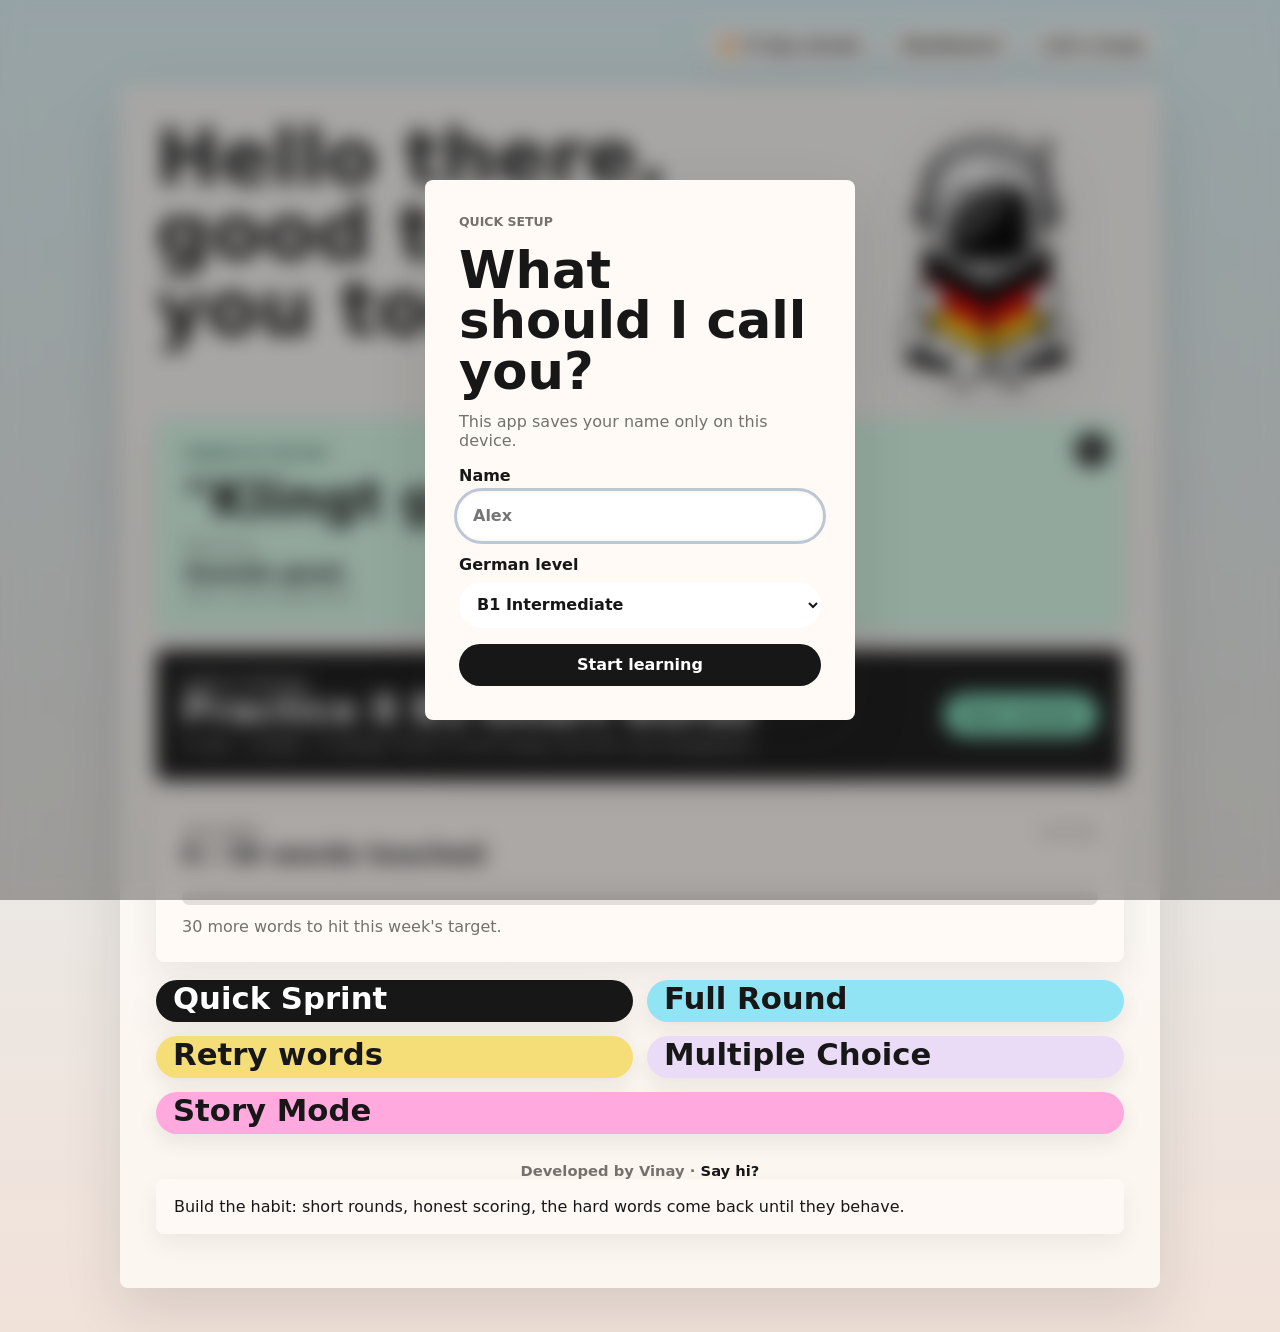
==== commit d9ec56c4: "Add files via upload" ====
--- a/index.html
+++ b/index.html
@@ -12,7 +12,7 @@
     <link rel="manifest" href="manifest.webmanifest" />
     <link rel="apple-touch-icon" href="icons/icon-180.png" />
     <link rel="icon" type="image/png" sizes="192x192" href="icons/icon-192.png" />
-    <link rel="stylesheet" href="styles.css?v=20260608-recap1" />
+    <link rel="stylesheet" href="styles.css?v=20260609-stories2" />
   </head>
   <body>
     <main class="app-shell">
@@ -378,6 +378,6 @@
       </li>
     </template>
 
-    <script src="app.js?v=20260608-recap1" defer></script>
+    <script src="app.js?v=20260609-stories2" defer></script>
   </body>
 </html>
--- a/styles.css
+++ b/styles.css
@@ -1070,6 +1070,10 @@
   box-shadow: 0 14px 34px rgba(23, 23, 23, 0.08);
 }
 
+.story-replay-card {
+  background: #d9fae9;
+}
+
 .story-heading h3 {
   margin-bottom: 8px;
   font-size: clamp(2rem, 5vw, 4.2rem);
@@ -1081,6 +1085,10 @@
   color: var(--muted);
 }
 
+.story-translate-button {
+  margin-top: 12px;
+}
+
 .story-vocab-grid {
   display: grid;
   grid-template-columns: repeat(2, minmax(0, 1fr));
@@ -1140,6 +1148,14 @@
   font-weight: 850;
 }
 
+.story-question legend span {
+  display: block;
+  margin-top: 4px;
+  color: var(--muted);
+  font-size: 0.9rem;
+  font-weight: 700;
+}
+
 .story-options {
   display: grid;
   grid-template-columns: repeat(2, minmax(0, 1fr));
@@ -1147,6 +1163,8 @@
 }
 
 .story-option {
+  display: grid;
+  gap: 4px;
   min-height: 58px;
   padding: 12px 14px;
   border-radius: 8px;
@@ -1159,6 +1177,12 @@
 .story-option.selected {
   background: var(--cyan);
   box-shadow: inset 0 0 0 2px var(--ink);
+}
+
+.story-option span {
+  color: rgba(35, 35, 38, 0.68);
+  font-size: 0.86rem;
+  font-weight: 700;
 }
 
 .story-actions {
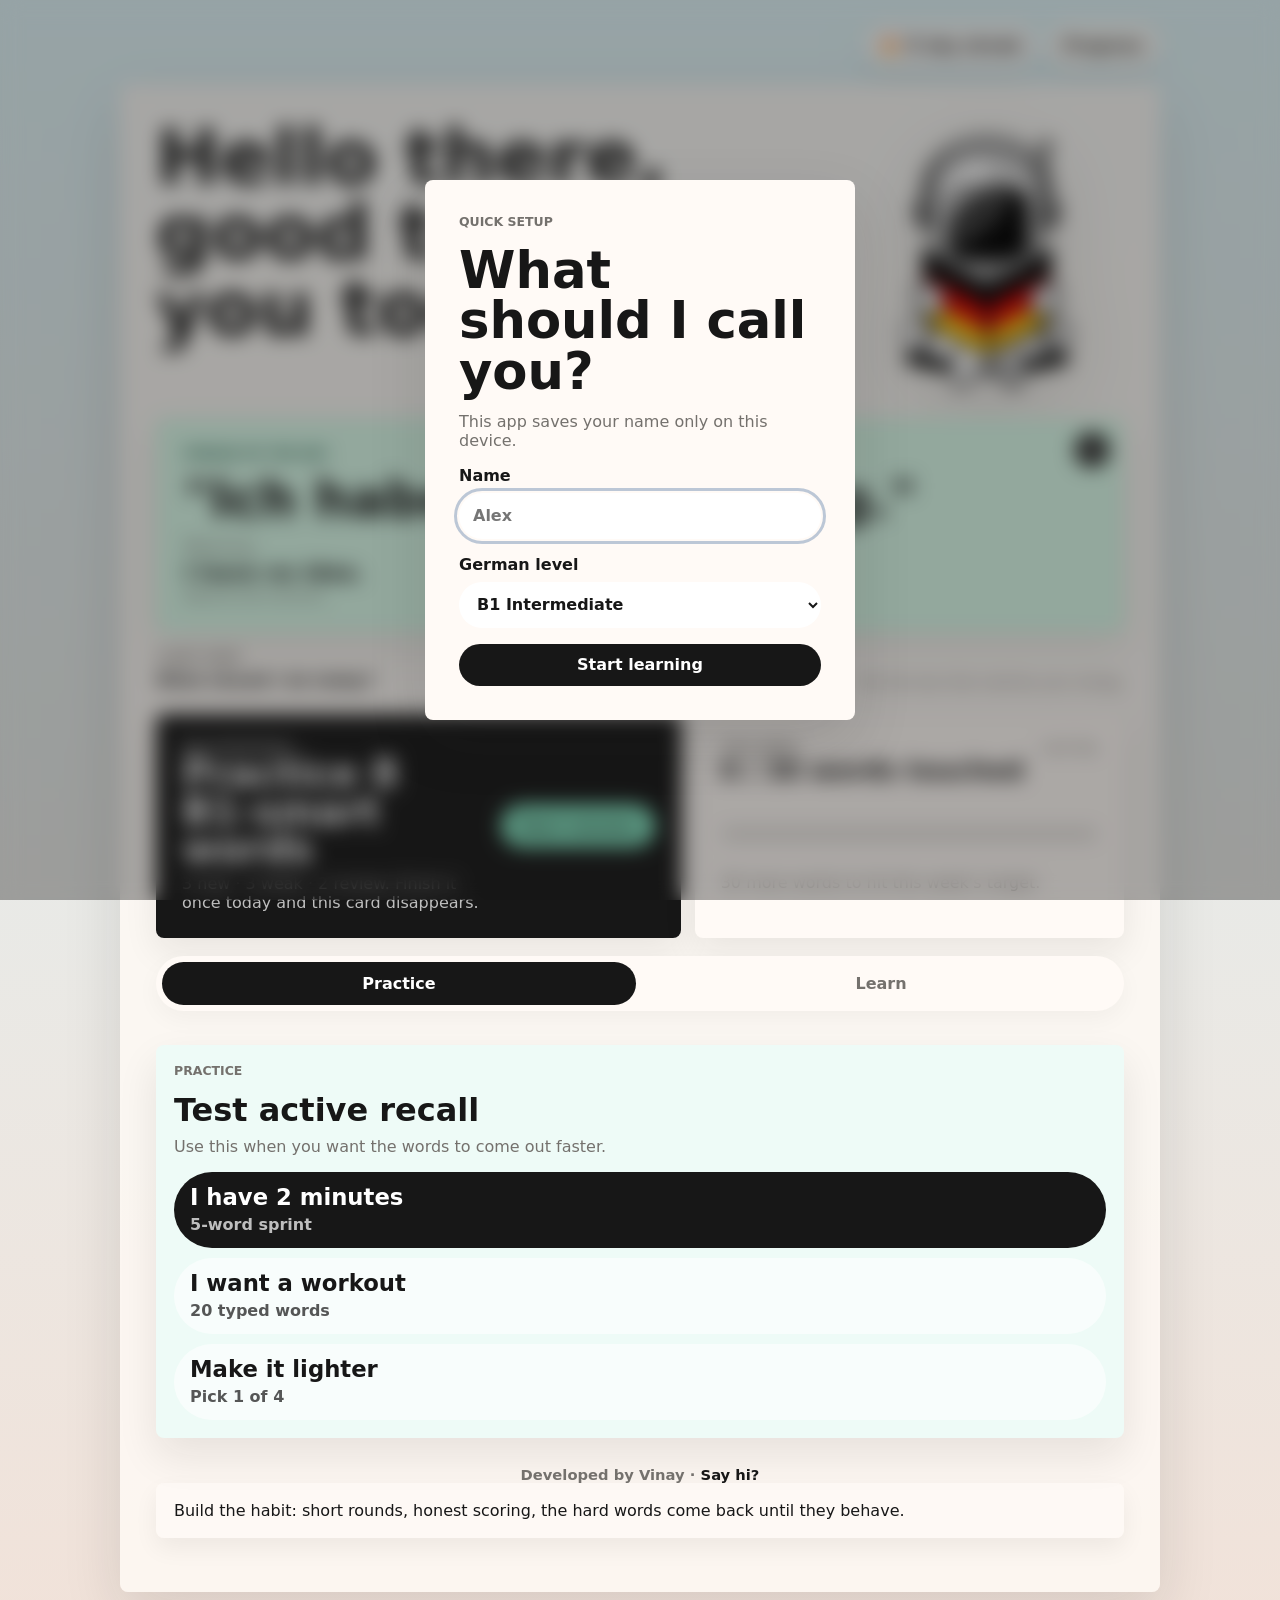
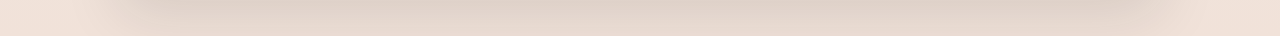
==== commit 07dad52d: "Initial commit from local" ====
--- a/index.html
+++ b/index.html
@@ -12,7 +12,15 @@
     <link rel="manifest" href="manifest.webmanifest" />
     <link rel="apple-touch-icon" href="icons/icon-180.png" />
     <link rel="icon" type="image/png" sizes="192x192" href="icons/icon-192.png" />
-    <link rel="stylesheet" href="styles.css?v=20260609-stories2" />
+    <link rel="stylesheet" href="styles.css?v=20260623-levels1" />
+    <script>
+        !function(t,e){var o,n,p,r;e.__SV||(window.posthog && window.posthog.__loaded)||(window.posthog=e,e._i=[],e.init=function(i,s,a){function g(t,e){var o=e.split(".");2==o.length&&(t=t[o[0]],e=o[1]),t[e]=function(){t.push([e].concat(Array.prototype.slice.call(arguments,0)))}}(p=t.createElement("script")).type="text/javascript",p.crossOrigin="anonymous",p.async=!0,p.src=s.api_host.replace(".i.posthog.com","-assets.i.posthog.com")+"/static/array.js",(r=t.getElementsByTagName("script")[0]).parentNode.insertBefore(p,r);var u=e;for(void 0!==a?u=e[a]=[]:a="posthog",u.people=u.people||[],u.toString=function(t){var e="posthog";return"posthog"!==a&&(e+="."+a),t||(e+=" (stub)"),e},u.people.toString=function(){return u.toString(1)+".people (stub)"},o="ki Ci init qi Hi pr ji zi Di capture calculateEventProperties Qi register register_once register_for_session unregister unregister_for_session Ki getFeatureFlag getFeatureFlagPayload getFeatureFlagResult getAllFeatureFlags isFeatureEnabled reloadFeatureFlags updateFlags updateEarlyAccessFeatureEnrollment getEarlyAccessFeatures on onFeatureFlags onSurveysLoaded onSessionId getSurveys getActiveMatchingSurveys renderSurvey displaySurvey cancelPendingSurvey canRenderSurvey canRenderSurveyAsync Xi identify setPersonProperties unsetPersonProperties group resetGroups setPersonPropertiesForFlags resetPersonPropertiesForFlags setGroupPropertiesForFlags resetGroupPropertiesForFlags reset setIdentity clearIdentity get_distinct_id getGroups get_session_id get_session_replay_url alias set_config startSessionRecording stopSessionRecording sessionRecordingStarted captureException addExceptionStep captureLog startExceptionAutocapture stopExceptionAutocapture loadToolbar get_property getSessionProperty Ji Gi createPersonProfile setInternalOrTestUser Yi Ai rn opt_in_capturing opt_out_capturing has_opted_in_capturing has_opted_out_capturing get_explicit_consent_status is_capturing clear_opt_in_out_capturing Vi debug mr it getPageViewId captureTraceFeedback captureTraceMetric Oi".split(" "),n=0;n<o.length;n++)g(u,o[n]);e._i.push([i,s,a])},e.__SV=1)}(document,window.posthog||[]);
+        posthog.init('phc_AF3K7xabUFPVT29AgAFyA9dkkyd37PUvPwvRuhEJnbNA', {
+            api_host: 'https://eu.i.posthog.com',
+            defaults: '2026-05-30',
+            person_profiles: 'identified_only',
+        })
+    </script>
   </head>
   <body>
     <main class="app-shell">
@@ -22,8 +30,8 @@
           <strong id="dayStreak">0</strong>
           <span>day streak</span>
         </div>
-        <button id="dashboardToggleBtn" class="secondary-button" type="button">Dashboard</button>
-        <button id="recapToggleBtn" class="secondary-button" type="button">Let's recap</button>
+        <button id="dashboardToggleBtn" class="secondary-button" type="button">Progress</button>
+        <button id="recapToggleBtn" class="secondary-button" type="button">Missed words</button>
       </header>
 
       <section id="dashboardPanel" class="panel-popover dashboard-popover" aria-label="Progress dashboard" hidden>
@@ -80,6 +88,18 @@
             <article>
               <small>Multiple Choice</small>
               <strong id="choiceBestScore">0/10</strong>
+            </article>
+            <article>
+              <small>Context Drill</small>
+              <strong id="contextBestScore">0/5</strong>
+            </article>
+            <article>
+              <small>Sentence Challenge</small>
+              <strong id="sentenceBestScore">0/10</strong>
+            </article>
+            <article>
+              <small>Tense Trainer</small>
+              <strong id="tenseBestScore">0/15</strong>
             </article>
           </div>
         </section>
@@ -161,6 +181,16 @@
                 <button type="button" data-level-option="B2">B2</button>
               </div>
               <p id="profileLevelStatus" class="mini-status" aria-live="polite"></p>
+            </div>
+
+            <div class="profile-setting">
+              <h4>Mode levels</h4>
+              <p class="mini-status" style="margin-bottom:8px">Override level for specific modes.</p>
+              <div class="mode-level-row" data-mode-level-control="vocab"><span>Vocab</span><div class="mini-level-options" role="group" aria-label="Vocab level"></div></div>
+              <div class="mode-level-row" data-mode-level-control="story"><span>Story</span><div class="mini-level-options" role="group" aria-label="Story level"></div></div>
+              <div class="mode-level-row" data-mode-level-control="context"><span>Context</span><div class="mini-level-options" role="group" aria-label="Context level"></div></div>
+              <div class="mode-level-row" data-mode-level-control="sentence"><span>Sentence</span><div class="mini-level-options" role="group" aria-label="Sentence level"></div></div>
+              <div class="mode-level-row" data-mode-level-control="tense"><span>Tense</span><div class="mini-level-options" role="group" aria-label="Tense level"></div></div>
             </div>
 
             <div class="profile-setting">
@@ -256,50 +286,101 @@
               </figure>
             </div>
 
-            <section id="todayMissionCard" class="today-mission-card" aria-label="Today's mission">
-              <div>
-                <p class="eyebrow">Today's Mission</p>
-                <h3 id="missionTitle">Practice 8 words</h3>
-                <p id="missionDetails">Level-aware sprint with new, weak, and review words.</p>
+            <section class="home-guidance" aria-label="Recommended next step">
+              <div class="section-title home-guidance-title">
+                <div>
+                  <p class="eyebrow">Start here</p>
+                  <h3>What should I do today?</h3>
+                </div>
+                <small>Pick the lane that matches your energy.</small>
               </div>
-              <button id="startMissionBtn" class="primary-button" type="button">Start mission</button>
+
+              <div class="home-focus-grid">
+                <section id="todayMissionCard" class="today-mission-card" aria-label="Today's mission">
+                  <div>
+                    <p class="eyebrow">Recommended</p>
+                    <h3 id="missionTitle">Practice 8 words</h3>
+                    <p id="missionDetails">Level-aware sprint with new, weak, and review words.</p>
+                  </div>
+                  <button id="startMissionBtn" class="primary-button" type="button">Start mission</button>
+                </section>
+
+                <section id="weeklyGoalCard" class="weekly-goal-card" aria-label="Weekly goal">
+                  <div class="section-title">
+                    <div>
+                      <p class="eyebrow">This week</p>
+                      <h3 id="weeklyGoalTitle">0 / 30 words touched</h3>
+                    </div>
+                    <small id="weeklyGoalDaysLeft">Goal resets Monday</small>
+                  </div>
+                  <div class="progress-track" aria-hidden="true">
+                    <span id="weeklyGoalBar"></span>
+                  </div>
+                  <p id="weeklyGoalCaption">Touch words in any quiz or story to move this.</p>
+                </section>
+              </div>
             </section>
 
-            <section id="weeklyGoalCard" class="weekly-goal-card" aria-label="Weekly goal">
-              <div class="section-title">
-                <div>
-                  <p class="eyebrow">This week</p>
-                  <h3 id="weeklyGoalTitle">0 / 30 words touched</h3>
-                </div>
-                <small id="weeklyGoalDaysLeft">Goal resets Monday</small>
-              </div>
-              <div class="progress-track" aria-hidden="true">
-                <span id="weeklyGoalBar"></span>
-              </div>
-              <p id="weeklyGoalCaption">Touch words in any quiz or story to move this.</p>
-            </section>
-
-            <div id="roundMenu" class="round-menu">
-              <button id="quickRoundBtn" class="primary-button round-button" type="button">
-                <strong>Quick Sprint</strong>
-                <span>5 typed words</span>
-              </button>
-              <button id="fullRoundBtn" class="secondary-button round-button" type="button">
-                <strong>Full Round</strong>
-                <span>20 typed words</span>
-              </button>
-              <button id="retryBtn" class="secondary-button round-button" type="button">
-                <strong>Retry words</strong>
-                <span>Missed words only</span>
-              </button>
-              <button id="multipleChoiceBtn" class="secondary-button round-button" type="button">
-                <strong>Multiple Choice</strong>
-                <span>Pick 1 of 4</span>
-              </button>
-              <button id="storyModeBtn" class="secondary-button round-button story-mode-button" type="button">
-                <strong>Story Mode</strong>
-                <span>Read + answer questions</span>
-              </button>
+            <div class="mode-tabs" role="tablist" aria-label="Learning Modes">
+              <button id="tabPracticeBtn" class="mode-tab active" type="button" aria-selected="true">Practice</button>
+              <button id="tabLearnBtn" class="mode-tab" type="button" aria-selected="false">Learn</button>
+              <button id="tabReviewBtn" class="mode-tab" type="button" aria-selected="false" hidden>Review</button>
+            </div>
+
+            <div id="roundMenu" class="round-menu mode-lanes" aria-label="Learning paths">
+              <article id="practiceLane" class="mode-lane practice-lane">
+                <p class="eyebrow">Practice</p>
+                <h3>Test active recall</h3>
+                <p>Use this when you want the words to come out faster.</p>
+                <button id="quickRoundBtn" class="primary-button round-button" type="button">
+                  <strong>I have 2 minutes</strong>
+                  <span>5-word sprint</span>
+                </button>
+                <button id="fullRoundBtn" class="secondary-button round-button" type="button">
+                  <strong>I want a workout</strong>
+                  <span>20 typed words</span>
+                </button>
+                <button id="multipleChoiceBtn" class="secondary-button round-button" type="button">
+                  <strong>Make it lighter</strong>
+                  <span>Pick 1 of 4</span>
+                </button>
+              </article>
+
+              <article id="learnLane" class="mode-lane learn-lane" hidden>
+                <p class="eyebrow">Learn</p>
+                <h3>Meet words in context</h3>
+                <p>Stories and sentences make the word feel usable.</p>
+                <button id="storyModeBtn" class="secondary-button round-button story-mode-button" type="button">
+                  <strong>Learn with stories</strong>
+                  <span>Read, answer, remember</span>
+                </button>
+                <button id="contextDrillBtn" class="secondary-button round-button context-drill-button" type="button">
+                  <strong>Context Drill</strong>
+                  <span>Select every word that fits</span>
+                </button>
+                <button id="sentenceModeBtn" class="secondary-button round-button sentence-mode-button" type="button">
+                  <strong>Sentence Challenge</strong>
+                  <span>2 useful real-life lines</span>
+                </button>
+                <button id="tenseModeBtn" class="secondary-button round-button tense-mode-button" type="button">
+                  <strong>Tense Trainer</strong>
+                  <span>Present · past · future</span>
+                </button>
+              </article>
+
+              <article id="reviewLane" class="mode-lane review-lane" hidden>
+                <p class="eyebrow">Review</p>
+                <h3>Fix the weak spots</h3>
+                <p>The missed words come back until they behave.</p>
+                <button id="retryBtn" class="secondary-button round-button" type="button">
+                  <strong>Review missed words</strong>
+                  <span>Hard words only</span>
+                </button>
+                <button id="recapHomeBtn" class="secondary-button round-button" type="button">
+                  <strong>Open missed list</strong>
+                  <span>See what needs attention</span>
+                </button>
+              </article>
             </div>
 
             <p class="home-attribution">
@@ -339,12 +420,33 @@
             <button id="dontKnowChoiceBtn" class="choice-dont-know" type="button">I don't know</button>
           </section>
 
+          <section id="contextDrillQuiz" class="context-drill-quiz" hidden></section>
+
+          <section id="sentencePanel" class="sentence-panel" hidden></section>
+
+          <section id="tensePanel" class="tense-panel" hidden></section>
+
           <section id="storyPanel" class="story-panel" hidden></section>
 
           <section id="resultsPanel" class="results-panel" aria-live="polite"></section>
         </section>
 
       </section>
+
+      <nav class="bottom-nav" aria-label="Main Navigation">
+        <button id="navHomeBtn" class="nav-tab active" type="button">
+          <span class="nav-icon" aria-hidden="true">🏠</span>
+          <span>Home</span>
+        </button>
+        <button id="navDashboardBtn" class="nav-tab" type="button">
+          <span class="nav-icon" aria-hidden="true">📊</span>
+          <span>Progress</span>
+        </button>
+        <button id="navRecapBtn" class="nav-tab" type="button">
+          <span class="nav-icon" aria-hidden="true">⚠️</span>
+          <span>Missed</span>
+        </button>
+      </nav>
     </main>
 
     <section id="profilePrompt" class="profile-prompt" role="dialog" aria-modal="true" aria-labelledby="profilePromptTitle" hidden>
@@ -369,6 +471,18 @@
       </form>
     </section>
 
+    <section id="levelConfirmDialog" class="profile-prompt" role="dialog" aria-modal="true" aria-labelledby="levelConfirmTitle" hidden>
+      <div class="profile-prompt-card confirm-card">
+        <p class="eyebrow">Change level</p>
+        <h2 id="levelConfirmTitle">Are you sure?</h2>
+        <p id="levelConfirmText">Change this mode level?</p>
+        <div class="confirm-actions">
+          <button id="cancelLevelChangeBtn" class="secondary-button" type="button">No</button>
+          <button id="confirmLevelChangeBtn" class="primary-button" type="button">Yes, change it</button>
+        </div>
+      </div>
+    </section>
+
     <template id="answerRowTemplate">
       <li class="answer-row">
         <label>
@@ -378,6 +492,6 @@
       </li>
     </template>
 
-    <script src="app.js?v=20260609-stories2" defer></script>
+    <script src="app.js?v=20260623-levels1" defer></script>
   </body>
 </html>
--- a/styles.css
+++ b/styles.css
@@ -26,6 +26,10 @@
   box-sizing: border-box;
 }
 
+[hidden] {
+  display: none !important;
+}
+
 body {
   margin: 0;
   min-height: 100vh;
@@ -689,22 +693,34 @@
   align-content: start;
 }
 
-.app-shell.results-active .start-screen {
-  min-height: 0;
-  margin-bottom: 18px;
-}
-
-.app-shell.results-active .round-menu {
-  margin-bottom: 0;
-}
-
-.app-shell.results-active .home-attribution {
-  display: none;
-}
-
+.app-shell.results-active .start-screen,
+.app-shell.results-active .welcome-card,
+.app-shell.results-active .round-menu,
+.app-shell.results-active .home-guidance,
+.app-shell.results-active .home-attribution,
+.app-shell.results-active .utility-bar,
+.app-shell.results-active .quiz-form,
+.app-shell.results-active .choice-quiz,
+.app-shell.results-active .context-drill-quiz,
+.app-shell.results-active .sentence-panel,
+.app-shell.results-active .tense-panel,
+.app-shell.results-active .story-panel,
+.app-shell.results-active .quiz-header,
+.app-shell.results-active .panel-popover,
+.app-shell.results-active .stats-strip,
+.app-shell.results-active .visual-dashboard,
 .app-shell.results-active .today-mission-card,
 .app-shell.results-active .weekly-goal-card {
   display: none;
+}
+
+.app-shell.results-active .workspace {
+  grid-template-columns: 1fr;
+}
+
+.app-shell.results-active .quiz-panel {
+  width: min(920px, 100%);
+  margin: 0 auto;
 }
 
 .welcome-card {
@@ -850,10 +866,94 @@
   color: var(--muted);
 }
 
+.home-guidance {
+  display: grid;
+  gap: 14px;
+}
+
+.home-guidance-title {
+  align-items: end;
+}
+
+.home-focus-grid {
+  display: grid;
+  grid-template-columns: minmax(0, 1.1fr) minmax(280px, 0.9fr);
+  gap: 14px;
+}
+
 .round-menu {
   display: grid;
-  grid-template-columns: repeat(2, minmax(0, 1fr));
-  gap: 14px;
+  grid-template-columns: 1fr;
+  gap: 16px;
+}
+
+.mode-lane {
+  display: grid;
+  align-content: start;
+  gap: 10px;
+  min-height: 100%;
+  padding: 18px;
+  border-radius: 8px;
+  background: rgba(255, 250, 246, 0.86);
+  box-shadow: 0 18px 42px rgba(23, 23, 23, 0.09);
+}
+
+.mode-lane h3 {
+  font-size: clamp(1.35rem, 2.6vw, 2rem);
+  line-height: 1;
+}
+
+.mode-lane p:not(.eyebrow) {
+  margin-bottom: 4px;
+  color: var(--muted);
+  line-height: 1.35;
+}
+
+.mode-level-row {
+  display: grid;
+  gap: 8px;
+  padding: 2px 2px 6px;
+}
+
+.mode-level-row > span {
+  color: var(--muted);
+  font-size: 0.74rem;
+  font-weight: 850;
+  letter-spacing: 0.02em;
+  text-transform: uppercase;
+}
+
+.mini-level-options {
+  display: grid;
+  grid-template-columns: repeat(4, minmax(0, 1fr));
+  gap: 6px;
+}
+
+.mini-level-button {
+  min-height: 34px;
+  border: 1px solid rgba(23, 23, 23, 0.12);
+  border-radius: 999px;
+  background: rgba(255, 250, 246, 0.72);
+  color: var(--muted);
+  font-weight: 900;
+}
+
+.mini-level-button.active {
+  border-color: var(--ink);
+  background: var(--ink);
+  color: white;
+}
+
+.learn-lane {
+  background: #fff3df;
+}
+
+.practice-lane {
+  background: #eefbf7;
+}
+
+.review-lane {
+  background: #f4edf9;
 }
 
 .round-button {
@@ -868,9 +968,20 @@
   box-shadow: 0 14px 34px rgba(23, 23, 23, 0.08);
 }
 
+.mode-lane .round-button {
+  min-height: 76px;
+  padding: 14px 16px;
+  box-shadow: none;
+}
+
 .round-button strong {
   font-size: clamp(1.45rem, 2.4vw, 2.35rem);
   line-height: 0.98;
+}
+
+.mode-lane .round-button strong {
+  font-size: clamp(1.05rem, 1.8vw, 1.42rem);
+  line-height: 1.05;
 }
 
 .round-button span {
@@ -891,6 +1002,12 @@
   transform: translateY(0);
 }
 
+.mode-lane .round-button span {
+  max-height: none;
+  opacity: 0.72;
+  transform: none;
+}
+
 .round-button:nth-child(1) {
   background: var(--ink);
   color: white;
@@ -971,6 +1088,16 @@
   display: grid;
   gap: 8px;
   font-weight: 850;
+}
+
+.confirm-card {
+  max-width: 520px;
+}
+
+.confirm-actions {
+  display: grid;
+  grid-template-columns: minmax(0, 0.8fr) minmax(0, 1.2fr);
+  gap: 10px;
 }
 
 .coach-message {
@@ -1042,6 +1169,43 @@
   color: var(--ink);
 }
 
+.mode-lanes .round-button:nth-child(n) {
+  grid-column: auto;
+  background: rgba(255, 255, 255, 0.62);
+  color: var(--ink);
+}
+
+.mode-lanes .practice-lane .round-button:first-of-type {
+  background: var(--ink);
+  color: white;
+}
+
+.mode-lanes .learn-lane .round-button:first-of-type {
+  background: var(--yellow);
+}
+
+.mode-lanes .learn-lane .round-button:nth-of-type(2) {
+  background: var(--cyan);
+}
+
+.mode-lanes .learn-lane .round-button:nth-of-type(3) {
+  background: var(--mint);
+}
+
+.mode-lanes .learn-lane .round-button:last-of-type {
+  background: #d7cdf8;
+}
+
+.mode-lanes .review-lane .round-button:first-of-type {
+  background: var(--pink);
+}
+
+.mode-lanes .round-button:hover,
+.mode-lanes .round-button:focus-visible {
+  transform: translateY(-1px);
+  box-shadow: 0 12px 28px rgba(23, 23, 23, 0.1);
+}
+
 .full-width {
   width: 100%;
 }
@@ -1057,6 +1221,16 @@
 }
 
 .story-panel {
+  display: grid;
+  gap: 18px;
+}
+
+.sentence-panel {
+  display: grid;
+  gap: 18px;
+}
+
+.tense-panel {
   display: grid;
   gap: 18px;
 }
@@ -1189,6 +1363,282 @@
   display: flex;
   flex-wrap: wrap;
   gap: 10px;
+}
+
+.sentence-card {
+  display: grid;
+  gap: 18px;
+  padding: clamp(18px, 3vw, 28px);
+  border-radius: 8px;
+  background: var(--surface);
+  box-shadow: 0 14px 34px rgba(23, 23, 23, 0.08);
+}
+
+.sentence-intro-card {
+  background: #e9fbf5;
+}
+
+.sentence-heading h3,
+.sentence-prompt h3 {
+  margin-bottom: 8px;
+  font-size: clamp(2rem, 5vw, 4rem);
+  line-height: 0.98;
+}
+
+.sentence-heading p,
+.sentence-prompt p {
+  margin-bottom: 0;
+  color: var(--muted);
+}
+
+.sentence-list {
+  display: grid;
+  gap: 10px;
+}
+
+.sentence-preview {
+  display: grid;
+  gap: 5px;
+  padding: 14px;
+  border-radius: 8px;
+  background: rgba(255, 250, 246, 0.88);
+}
+
+.sentence-preview small {
+  color: var(--muted);
+  font-weight: 850;
+  text-transform: uppercase;
+}
+
+.sentence-preview strong {
+  font-size: 1.08rem;
+  line-height: 1.2;
+}
+
+.sentence-preview span {
+  color: var(--muted);
+  font-weight: 700;
+}
+
+.sentence-quiz-card {
+  background: #fff3df;
+}
+
+.sentence-prompt {
+  display: grid;
+  gap: 6px;
+  padding: 18px;
+  border-radius: 8px;
+  background: var(--ink);
+  color: white;
+}
+
+.sentence-prompt p {
+  color: rgba(255, 255, 255, 0.76);
+}
+
+.sentence-prompt .eyebrow {
+  color: rgba(255, 255, 255, 0.64);
+}
+
+.sentence-options {
+  display: grid;
+  gap: 10px;
+}
+
+.sentence-option {
+  min-height: 72px;
+  padding: 14px 16px;
+  border-radius: 8px;
+  background: rgba(255, 250, 246, 0.9);
+  color: var(--text);
+  font-weight: 850;
+  line-height: 1.22;
+  text-align: left;
+  white-space: normal;
+}
+
+.sentence-option:hover,
+.sentence-option:focus-visible {
+  background: var(--cyan);
+}
+
+.sentence-option.correct-choice {
+  background: var(--mint);
+  box-shadow: inset 0 0 0 2px var(--green);
+}
+
+.sentence-option.wrong-choice {
+  background: #fff2ef;
+  color: var(--red);
+  box-shadow: inset 0 0 0 2px rgba(178, 59, 53, 0.36);
+}
+
+.sentence-feedback {
+  display: grid;
+  gap: 4px;
+  padding: 14px;
+  border-radius: 8px;
+  background: rgba(255, 250, 246, 0.86);
+}
+
+.sentence-feedback span,
+.sentence-result-list li span {
+  display: block;
+  margin-top: 4px;
+  color: var(--muted);
+  font-size: 0.92rem;
+}
+
+.sentence-next-button {
+  justify-self: start;
+}
+
+.tense-card {
+  display: grid;
+  gap: 18px;
+  padding: clamp(18px, 3vw, 28px);
+  border-radius: 8px;
+  background: var(--surface);
+  box-shadow: 0 14px 34px rgba(23, 23, 23, 0.08);
+}
+
+.tense-intro-card {
+  background: #f1ecff;
+}
+
+.tense-practice-card {
+  background: #fff3df;
+}
+
+.tense-heading {
+  display: grid;
+  gap: 6px;
+}
+
+.tense-heading h3 {
+  margin-bottom: 0;
+  font-size: clamp(2rem, 5vw, 4rem);
+  line-height: 0.98;
+}
+
+.tense-heading p {
+  margin-bottom: 0;
+  color: var(--muted);
+}
+
+.tense-pattern-grid {
+  display: grid;
+  grid-template-columns: repeat(3, minmax(0, 1fr));
+  gap: 10px;
+}
+
+.tense-pattern-grid article,
+.tense-learn-item,
+.tense-question-card,
+.tense-result-card {
+  display: grid;
+  gap: 8px;
+  padding: 14px;
+  border: 0;
+  border-radius: 8px;
+  background: rgba(255, 250, 246, 0.88);
+}
+
+.tense-pattern-grid small,
+.tense-learn-item small,
+.tense-result-card small {
+  color: var(--muted);
+  font-weight: 850;
+  text-transform: uppercase;
+}
+
+.tense-pattern-grid strong,
+.tense-learn-item strong {
+  line-height: 1.15;
+}
+
+.tense-pattern-grid span,
+.tense-learn-item span {
+  color: var(--muted);
+  font-weight: 750;
+  line-height: 1.25;
+}
+
+.tense-learn-list,
+.tense-question-list,
+.tense-result-list {
+  display: grid;
+  gap: 10px;
+}
+
+.tense-learn-item em {
+  color: var(--green);
+  font-style: normal;
+  font-weight: 800;
+}
+
+.tense-question-card legend {
+  padding: 0 0 6px;
+  font-size: 1.1rem;
+  font-weight: 900;
+}
+
+.tense-question-card label {
+  display: grid;
+  gap: 6px;
+}
+
+.tense-question-card label span {
+  color: var(--muted);
+  font-weight: 800;
+}
+
+.tense-question-card input {
+  width: 100%;
+  min-height: 42px;
+  padding: 9px 12px;
+  border: 1px solid var(--line);
+  border-radius: 999px;
+  background: white;
+  color: var(--text);
+}
+
+.tense-question-card p {
+  margin-bottom: 0;
+  color: var(--green);
+  font-size: 0.92rem;
+  font-weight: 800;
+}
+
+.tense-result-card h4 {
+  margin: 0;
+  font-size: 1rem;
+}
+
+.tense-result-card div {
+  display: grid;
+  gap: 3px;
+  padding: 10px;
+  border-radius: 8px;
+  background: #f5f1eb;
+}
+
+.tense-result-card div.correct {
+  background: #e9fbf5;
+}
+
+.tense-result-card div.half {
+  background: #fff8dc;
+}
+
+.tense-result-card div.wrong {
+  background: #fff2ef;
+}
+
+.tense-result-card div span {
+  color: var(--muted);
+  font-weight: 750;
 }
 
 .choice-status {
@@ -1270,6 +1720,104 @@
   color: var(--red);
 }
 
+.context-drill-quiz {
+  display: grid;
+  gap: 16px;
+}
+
+.context-drill-heading {
+  display: grid;
+  gap: 6px;
+  padding: 18px;
+  border-radius: 8px;
+  background: var(--ink);
+  color: white;
+}
+
+.context-drill-heading h3 {
+  font-size: clamp(1.8rem, 4vw, 3.5rem);
+  line-height: 0.98;
+}
+
+.context-drill-heading p {
+  margin-bottom: 0;
+  color: rgba(255, 255, 255, 0.76);
+}
+
+.context-card-grid {
+  display: grid;
+  gap: 12px;
+}
+
+.context-card {
+  display: grid;
+  gap: 14px;
+  padding: 18px;
+  border-radius: 8px;
+  background: var(--surface);
+  box-shadow: 0 12px 30px rgba(23, 23, 23, 0.08);
+}
+
+.context-count {
+  margin-bottom: 8px;
+  color: var(--muted);
+  font-size: 0.82rem;
+  font-weight: 850;
+}
+
+.context-sentence {
+  margin-bottom: 4px;
+  font-size: clamp(1.25rem, 2.6vw, 2rem);
+  font-weight: 900;
+  line-height: 1.1;
+}
+
+.context-translation {
+  margin-bottom: 0;
+  color: var(--muted);
+  font-weight: 700;
+}
+
+.context-options {
+  display: grid;
+  grid-template-columns: repeat(4, minmax(0, 1fr));
+  gap: 10px;
+}
+
+.context-option {
+  display: grid;
+  gap: 4px;
+  min-height: 76px;
+  padding: 12px;
+  border-radius: 8px;
+  background: #f1ede7;
+  color: var(--text);
+  text-align: left;
+}
+
+.context-option strong,
+.context-option span {
+  display: block;
+}
+
+.context-option span {
+  color: var(--muted);
+  font-size: 0.86rem;
+  font-weight: 750;
+}
+
+.context-option.selected {
+  background: var(--cyan);
+  box-shadow: inset 0 0 0 2px var(--ink);
+}
+
+.context-result-list li span {
+  display: block;
+  margin-top: 4px;
+  color: var(--muted);
+  font-size: 0.92rem;
+}
+
 .prompt-list {
   display: grid;
   grid-template-columns: repeat(2, minmax(0, 1fr));
@@ -1362,6 +1910,20 @@
   font-size: 1.25rem;
 }
 
+.post-round-actions {
+  position: sticky;
+  bottom: 12px;
+  z-index: 5;
+  display: grid;
+  grid-template-columns: minmax(0, 1fr) minmax(0, 1fr);
+  gap: 10px;
+  padding: 12px;
+  border: 1px solid var(--line);
+  border-radius: 8px;
+  background: rgba(255, 250, 246, 0.96);
+  box-shadow: var(--shadow);
+}
+
 .result-group {
   padding: 16px;
   border: 0;
@@ -1447,6 +2009,39 @@
 [hidden] {
   display: none !important;
 }
+
+/* Mode Tabs */
+.mode-tabs {
+  display: flex;
+  gap: 8px;
+  margin-bottom: 16px;
+  background: var(--surface);
+  padding: 6px;
+  border-radius: 999px;
+  box-shadow: 0 8px 24px rgba(23, 23, 23, 0.04);
+}
+
+.mode-tab {
+  flex: 1;
+  padding: 12px;
+  border: none;
+  background: transparent;
+  border-radius: 999px;
+  font-weight: 800;
+  color: var(--muted);
+  transition: all 0.2s ease;
+}
+
+.mode-tab.active {
+  background: var(--ink);
+  color: white;
+}
+
+/* Bottom Nav */
+.bottom-nav {
+  display: none;
+}
+
 
 @media (max-width: 920px) {
   .workspace,
@@ -1454,6 +2049,7 @@
   .visual-dashboard,
   .welcome-card,
   .round-menu,
+  .home-focus-grid,
   .profile-settings-grid {
     grid-template-columns: 1fr;
   }
@@ -1488,12 +2084,52 @@
 @media (max-width: 720px) {
   .app-shell {
     width: min(100vw - 20px, 1180px);
-    padding-top: 14px;
+    margin: 10px auto;
+    padding-bottom: 80px;
+  }
+
+  .post-round-actions {
+    display: flex;
+    flex-direction: column;
+  }
+
+  .bottom-nav {
+    display: flex;
+    justify-content: space-around;
+    position: fixed;
+    bottom: 0;
+    left: 0;
+    right: 0;
+    background: rgba(255, 250, 246, 0.96);
+    backdrop-filter: blur(10px);
+    -webkit-backdrop-filter: blur(10px);
+    border-top: 1px solid var(--line);
+    padding: 10px 10px calc(10px + env(safe-area-inset-bottom));
+    z-index: 100;
+  }
+
+  .nav-tab {
+    display: flex;
+    flex-direction: column;
+    align-items: center;
+    gap: 4px;
+    background: transparent;
+    border: none;
+    color: var(--muted);
+    font-size: 0.75rem;
+    font-weight: 700;
+  }
+
+  .nav-tab.active {
+    color: var(--ink);
+  }
+
+  .nav-icon {
+    font-size: 1.4rem;
   }
 
   .utility-bar {
-    justify-content: center;
-    flex-wrap: wrap;
+    display: none;
   }
 
   .welcome-card h2 {
@@ -1551,7 +2187,13 @@
   }
 
   .story-vocab-grid,
-  .story-options {
+  .story-options,
+  .context-options,
+  .tense-pattern-grid {
     grid-template-columns: 1fr;
   }
-}
+
+  .mode-lane {
+    padding: 15px;
+  }
+}
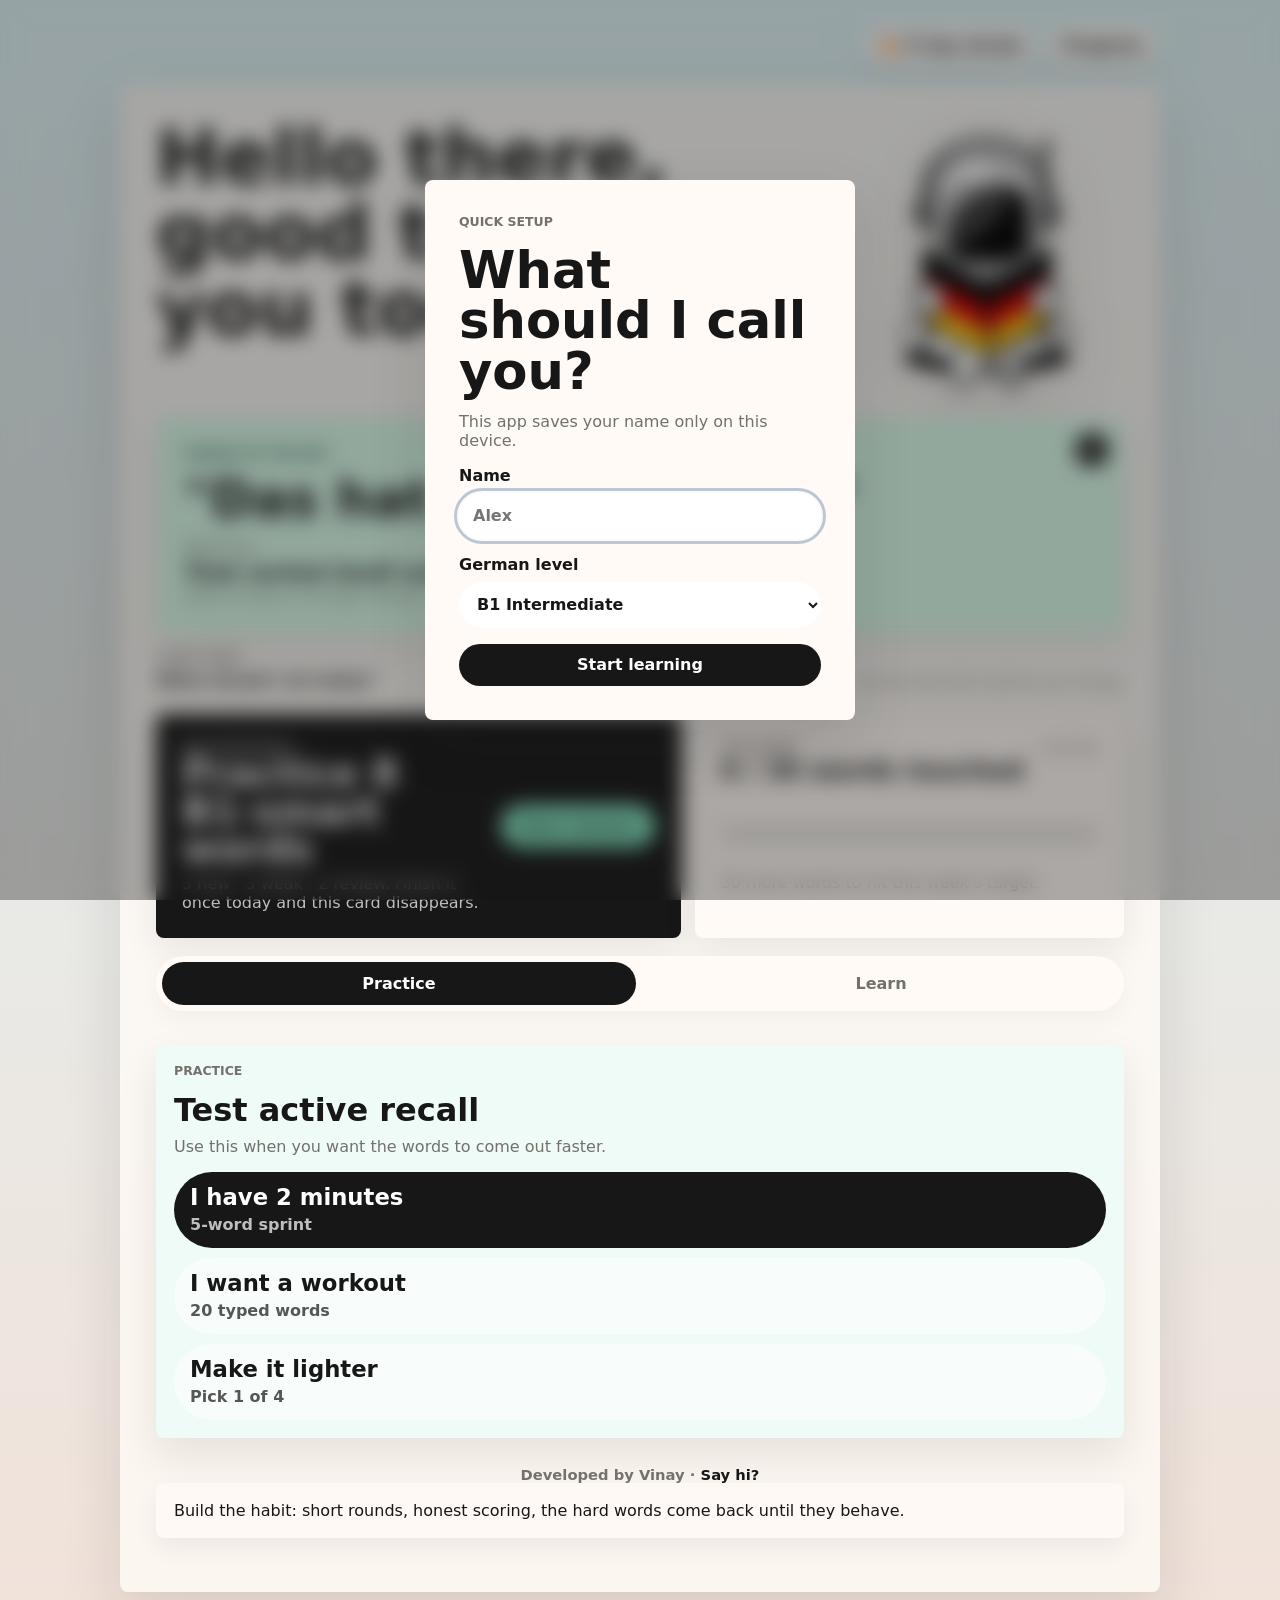
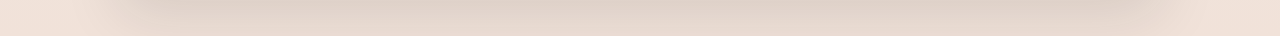
==== commit 4eae0a61: "feat: native UI ergonomics, persistent storage, and TTS - Add navigator.storage.persist() to prevent" ====
--- a/index.html
+++ b/index.html
@@ -2,7 +2,7 @@
 <html lang="en">
   <head>
     <meta charset="utf-8" />
-    <meta name="viewport" content="width=device-width, initial-scale=1" />
+    <meta name="viewport" content="width=device-width, initial-scale=1, viewport-fit=cover, maximum-scale=1, user-scalable=0" />
     <meta name="description" content="Offline-first German vocabulary practice for English to German B1/B2 learning." />
     <meta name="theme-color" content="#171717" />
     <meta name="apple-mobile-web-app-capable" content="yes" />
--- a/styles.css
+++ b/styles.css
@@ -30,6 +30,13 @@
   display: none !important;
 }
 
+html, body {
+  overscroll-behavior-y: none;
+  -webkit-user-select: none;
+  user-select: none;
+  -webkit-touch-callout: none;
+}
+
 body {
   margin: 0;
   min-height: 100vh;
@@ -38,6 +45,8 @@
   font-family:
     Inter, ui-sans-serif, system-ui, -apple-system, BlinkMacSystemFont, "Segoe UI",
     sans-serif;
+  padding-top: env(safe-area-inset-top);
+  padding-bottom: env(safe-area-inset-bottom);
 }
 
 button,
@@ -45,6 +54,12 @@
 select,
 textarea {
   font: inherit;
+}
+
+input,
+textarea {
+  -webkit-user-select: auto;
+  user-select: auto;
 }
 
 button,
@@ -1441,37 +1456,48 @@
   color: rgba(255, 255, 255, 0.64);
 }
 
-.sentence-options {
-  display: grid;
-  gap: 10px;
-}
-
-.sentence-option {
-  min-height: 72px;
-  padding: 14px 16px;
-  border-radius: 8px;
-  background: rgba(255, 250, 246, 0.9);
+.sentence-dropzone {
+  display: flex;
+  flex-wrap: wrap;
+  gap: 8px;
+  min-height: 52px;
+  padding: 10px 0;
+  border-bottom: 2px solid var(--line);
+  margin-bottom: 24px;
+}
+
+.sentence-bank {
+  display: flex;
+  flex-wrap: wrap;
+  gap: 8px;
+  justify-content: center;
+  margin-bottom: 24px;
+}
+
+.word-tile {
+  padding: 10px 16px;
+  background: white;
+  border: 1px solid var(--line);
+  border-bottom-width: 4px;
+  border-radius: 12px;
+  font-weight: 850;
+  font-size: 1rem;
   color: var(--text);
-  font-weight: 850;
-  line-height: 1.22;
-  text-align: left;
-  white-space: normal;
-}
-
-.sentence-option:hover,
-.sentence-option:focus-visible {
-  background: var(--cyan);
-}
-
-.sentence-option.correct-choice {
-  background: var(--mint);
-  box-shadow: inset 0 0 0 2px var(--green);
-}
-
-.sentence-option.wrong-choice {
-  background: #fff2ef;
-  color: var(--red);
-  box-shadow: inset 0 0 0 2px rgba(178, 59, 53, 0.36);
+  cursor: pointer;
+  transition: transform 0.1s, border-width 0.1s;
+}
+
+.word-tile:active:not([disabled]) {
+  transform: translateY(3px);
+  border-bottom-width: 1px;
+}
+
+.sentence-dropzone[disabled] .word-tile,
+.sentence-bank[disabled] .word-tile,
+.word-tile[disabled] {
+  opacity: 0.7;
+  cursor: default;
+  pointer-events: none;
 }
 
 .sentence-feedback {
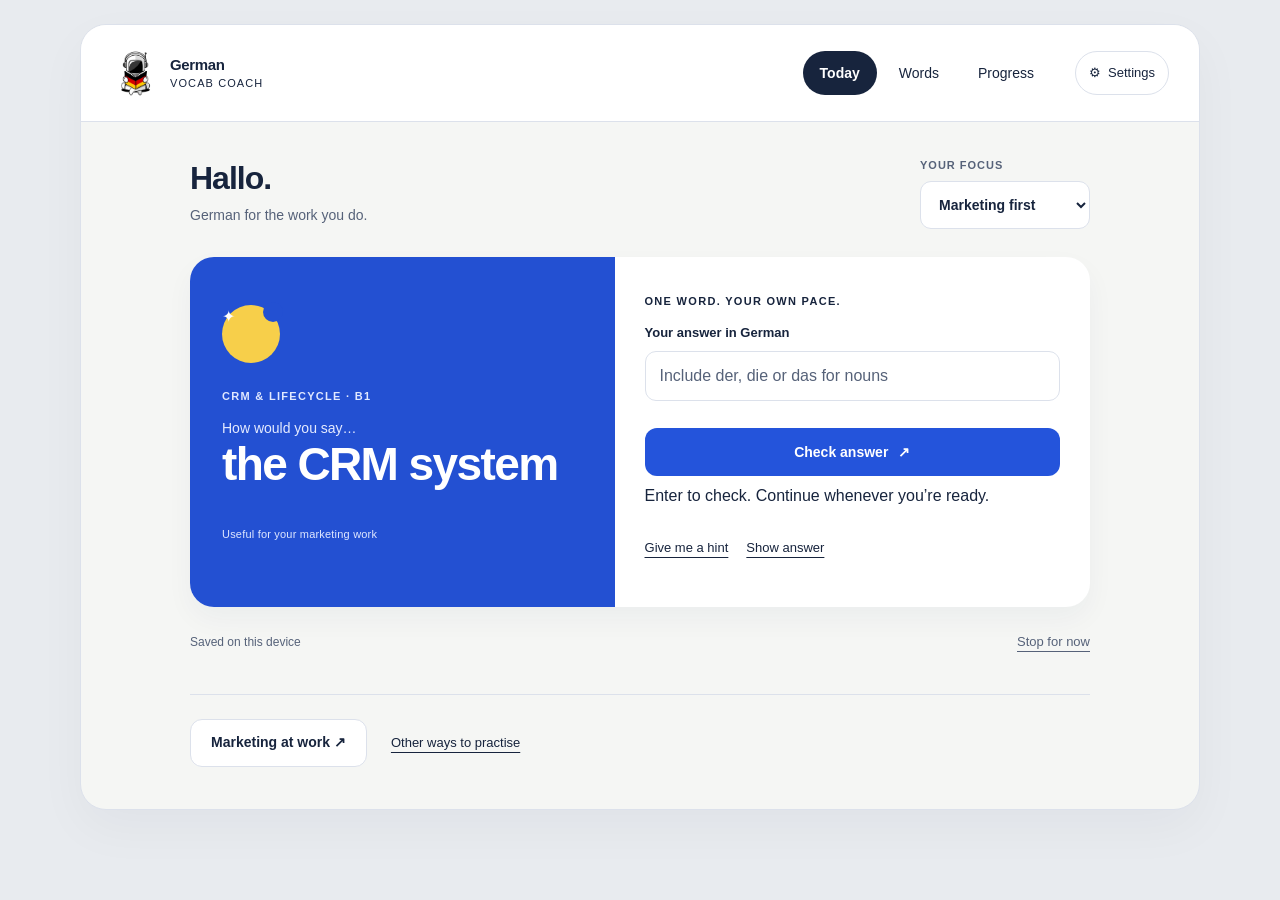
==== commit f4a12f20: "Build continuous German practice with preserved learning data Add the approved themes and original l" ====
--- a/index.html
+++ b/index.html
@@ -1,497 +1,17 @@
-<!doctype html>
-<html lang="en">
-  <head>
-    <meta charset="utf-8" />
-    <meta name="viewport" content="width=device-width, initial-scale=1, viewport-fit=cover, maximum-scale=1, user-scalable=0" />
-    <meta name="description" content="Offline-first German vocabulary practice for English to German B1/B2 learning." />
-    <meta name="theme-color" content="#171717" />
-    <meta name="apple-mobile-web-app-capable" content="yes" />
-    <meta name="apple-mobile-web-app-status-bar-style" content="black-translucent" />
-    <meta name="apple-mobile-web-app-title" content="German Coach" />
-    <title>German Vocab Coach</title>
-    <link rel="manifest" href="manifest.webmanifest" />
-    <link rel="apple-touch-icon" href="icons/icon-180.png" />
-    <link rel="icon" type="image/png" sizes="192x192" href="icons/icon-192.png" />
-    <link rel="stylesheet" href="styles.css?v=20260623-levels1" />
-    <script>
-        !function(t,e){var o,n,p,r;e.__SV||(window.posthog && window.posthog.__loaded)||(window.posthog=e,e._i=[],e.init=function(i,s,a){function g(t,e){var o=e.split(".");2==o.length&&(t=t[o[0]],e=o[1]),t[e]=function(){t.push([e].concat(Array.prototype.slice.call(arguments,0)))}}(p=t.createElement("script")).type="text/javascript",p.crossOrigin="anonymous",p.async=!0,p.src=s.api_host.replace(".i.posthog.com","-assets.i.posthog.com")+"/static/array.js",(r=t.getElementsByTagName("script")[0]).parentNode.insertBefore(p,r);var u=e;for(void 0!==a?u=e[a]=[]:a="posthog",u.people=u.people||[],u.toString=function(t){var e="posthog";return"posthog"!==a&&(e+="."+a),t||(e+=" (stub)"),e},u.people.toString=function(){return u.toString(1)+".people (stub)"},o="ki Ci init qi Hi pr ji zi Di capture calculateEventProperties Qi register register_once register_for_session unregister unregister_for_session Ki getFeatureFlag getFeatureFlagPayload getFeatureFlagResult getAllFeatureFlags isFeatureEnabled reloadFeatureFlags updateFlags updateEarlyAccessFeatureEnrollment getEarlyAccessFeatures on onFeatureFlags onSurveysLoaded onSessionId getSurveys getActiveMatchingSurveys renderSurvey displaySurvey cancelPendingSurvey canRenderSurvey canRenderSurveyAsync Xi identify setPersonProperties unsetPersonProperties group resetGroups setPersonPropertiesForFlags resetPersonPropertiesForFlags setGroupPropertiesForFlags resetGroupPropertiesForFlags reset setIdentity clearIdentity get_distinct_id getGroups get_session_id get_session_replay_url alias set_config startSessionRecording stopSessionRecording sessionRecordingStarted captureException addExceptionStep captureLog startExceptionAutocapture stopExceptionAutocapture loadToolbar get_property getSessionProperty Ji Gi createPersonProfile setInternalOrTestUser Yi Ai rn opt_in_capturing opt_out_capturing has_opted_in_capturing has_opted_out_capturing get_explicit_consent_status is_capturing clear_opt_in_out_capturing Vi debug mr it getPageViewId captureTraceFeedback captureTraceMetric Oi".split(" "),n=0;n<o.length;n++)g(u,o[n]);e._i.push([i,s,a])},e.__SV=1)}(document,window.posthog||[]);
-        posthog.init('phc_AF3K7xabUFPVT29AgAFyA9dkkyd37PUvPwvRuhEJnbNA', {
-            api_host: 'https://eu.i.posthog.com',
-            defaults: '2026-05-30',
-            person_profiles: 'identified_only',
-        })
-    </script>
-  </head>
-  <body>
-    <main class="app-shell">
-      <header class="utility-bar" aria-label="App controls">
-        <div class="streak-pill" title="Practice-day streak">
-          <span aria-hidden="true">🔥</span>
-          <strong id="dayStreak">0</strong>
-          <span>day streak</span>
-        </div>
-        <button id="dashboardToggleBtn" class="secondary-button" type="button">Progress</button>
-        <button id="recapToggleBtn" class="secondary-button" type="button">Missed words</button>
-      </header>
-
-      <section id="dashboardPanel" class="panel-popover dashboard-popover" aria-label="Progress dashboard" hidden>
-        <div class="panel-heading">
-          <div>
-            <p class="eyebrow">Progress</p>
-            <h2>Dashboard</h2>
-            <p id="storageStatus" class="storage-status">Checking local storage...</p>
-          </div>
-          <button id="closeDashboardBtn" class="icon-button" type="button" aria-label="Close dashboard">×</button>
-        </div>
-
-        <section class="stats-strip" aria-label="Learning stats">
-          <article>
-            <span id="totalWords">0</span>
-            <small>Total words</small>
-          </article>
-          <article>
-            <span id="learningWords">0</span>
-            <small>Learning</small>
-          </article>
-          <article>
-            <span id="masteredWords">0</span>
-            <small>Mastered</small>
-          </article>
-          <article>
-            <span id="roundCount">0</span>
-            <small>Rounds played</small>
-          </article>
-          <article>
-            <span id="streakCount">0</span>
-            <small>70% streak</small>
-          </article>
-        </section>
-
-        <section class="mode-scores" aria-label="Best scores by mode">
-          <div class="section-title">
-            <h3>Best scores</h3>
-            <small>separate by quiz type</small>
-          </div>
-          <div class="mode-score-grid">
-            <article>
-              <small>Quick Sprint</small>
-              <strong id="quickBestScore">0/5</strong>
-            </article>
-            <article>
-              <small>Full Round</small>
-              <strong id="fullBestScore">0/20</strong>
-            </article>
-            <article>
-              <small>Retry words</small>
-              <strong id="retryBestScore">--</strong>
-            </article>
-            <article>
-              <small>Multiple Choice</small>
-              <strong id="choiceBestScore">0/10</strong>
-            </article>
-            <article>
-              <small>Context Drill</small>
-              <strong id="contextBestScore">0/5</strong>
-            </article>
-            <article>
-              <small>Sentence Challenge</small>
-              <strong id="sentenceBestScore">0/10</strong>
-            </article>
-            <article>
-              <small>Tense Trainer</small>
-              <strong id="tenseBestScore">0/15</strong>
-            </article>
-          </div>
-        </section>
-
-        <section class="visual-dashboard" aria-label="Visual progress dashboard">
-          <article class="dashboard-hero">
-            <div>
-              <p class="eyebrow">Mastery progress</p>
-              <strong id="masteryLabel">0%</strong>
-            </div>
-            <div class="progress-track" aria-hidden="true">
-              <span id="masteryBar"></span>
-            </div>
-            <p id="masteryCaption">Master 3 correct streaks to move words here.</p>
-          </article>
-
-          <article class="dashboard-card">
-            <small>Words seen</small>
-            <strong id="wordsSeen">0</strong>
-            <span>started learning</span>
-          </article>
-
-          <article class="dashboard-card">
-            <small>Overall accuracy</small>
-            <strong id="dashboardAccuracy">0%</strong>
-            <span>all rounds</span>
-          </article>
-
-          <article class="status-dashboard">
-            <div class="section-title">
-              <h3>Word bank split</h3>
-              <small id="masteredGoal">0 / 0 mastered</small>
-            </div>
-            <div class="stacked-bar" aria-hidden="true">
-              <span id="newBar" class="bar-new"></span>
-              <span id="learningBar" class="bar-learning"></span>
-              <span id="masteredBar" class="bar-mastered"></span>
-            </div>
-            <div class="legend-row">
-              <span><b class="dot dot-new"></b><strong id="statusNewCount">0</strong> new</span>
-              <span><b class="dot dot-learning"></b><strong id="statusLearningCount">0</strong> learning</span>
-              <span><b class="dot dot-mastered"></b><strong id="statusMasteredCount">0</strong> mastered</span>
-            </div>
-          </article>
-
-          <article class="activity-dashboard">
-            <div class="section-title">
-              <h3>Recent rounds</h3>
-              <small>last 7</small>
-            </div>
-            <div id="sessionBars" class="session-bars" aria-label="Recent session accuracy"></div>
-          </article>
-        </section>
-
-        <section class="profile-settings" aria-label="Profile settings">
-          <div class="section-title">
-            <h3>Your setup</h3>
-            <small>level and weekly target</small>
-          </div>
-          <div class="profile-settings-grid">
-            <div class="profile-setting">
-              <h4>Name</h4>
-              <form id="profileNameForm" class="profile-name-form">
-                <label>
-                  <span class="sr-only">Name</span>
-                  <input id="profileNameInput" type="text" autocomplete="name" maxlength="32" placeholder="Your name" />
-                </label>
-                <button id="saveNameBtn" class="secondary-button" type="submit">Save</button>
-              </form>
-              <p id="profileNameStatus" class="mini-status" aria-live="polite"></p>
-            </div>
-
-            <div class="profile-setting">
-              <h4>German level</h4>
-              <div id="levelButtons" class="segmented-control" role="group" aria-label="German level">
-                <button type="button" data-level-option="A1">A1</button>
-                <button type="button" data-level-option="A2">A2</button>
-                <button type="button" data-level-option="B1">B1</button>
-                <button type="button" data-level-option="B2">B2</button>
-              </div>
-              <p id="profileLevelStatus" class="mini-status" aria-live="polite"></p>
-            </div>
-
-            <div class="profile-setting">
-              <h4>Mode levels</h4>
-              <p class="mini-status" style="margin-bottom:8px">Override level for specific modes.</p>
-              <div class="mode-level-row" data-mode-level-control="vocab"><span>Vocab</span><div class="mini-level-options" role="group" aria-label="Vocab level"></div></div>
-              <div class="mode-level-row" data-mode-level-control="story"><span>Story</span><div class="mini-level-options" role="group" aria-label="Story level"></div></div>
-              <div class="mode-level-row" data-mode-level-control="context"><span>Context</span><div class="mini-level-options" role="group" aria-label="Context level"></div></div>
-              <div class="mode-level-row" data-mode-level-control="sentence"><span>Sentence</span><div class="mini-level-options" role="group" aria-label="Sentence level"></div></div>
-              <div class="mode-level-row" data-mode-level-control="tense"><span>Tense</span><div class="mini-level-options" role="group" aria-label="Tense level"></div></div>
-            </div>
-
-            <div class="profile-setting">
-              <h4>Weekly goal</h4>
-              <form id="weeklyGoalForm" class="weekly-goal-form">
-                <label>
-                  <span class="sr-only">Words per week</span>
-                  <input id="weeklyGoalInput" type="number" min="5" max="100" step="5" />
-                </label>
-                <button class="secondary-button" type="submit">Set goal</button>
-              </form>
-              <p id="weeklyGoalStatus" class="mini-status" aria-live="polite"></p>
-            </div>
-          </div>
-        </section>
-
-        <section class="word-manager" aria-label="Word status manager">
-          <div class="section-title">
-            <h3>Word status</h3>
-            <small id="wordManagerSummary">Click a group to inspect words</small>
-          </div>
-          <div class="status-tabs" role="tablist" aria-label="Word status filters">
-            <button id="statusLearningBtn" class="status-tab active" type="button" data-status="learning" aria-selected="true">
-              Learning <span id="learningListCount">0</span>
-            </button>
-            <button id="statusMasteredBtn" class="status-tab" type="button" data-status="mastered" aria-selected="false">
-              Mastered <span id="masteredListCount">0</span>
-            </button>
-            <button id="statusNewBtn" class="status-tab" type="button" data-status="new" aria-selected="false">
-              New <span id="newListCount">0</span>
-            </button>
-          </div>
-          <div id="statusWordList" class="status-word-list" aria-live="polite"></div>
-        </section>
-
-        <section class="dashboard-tools" aria-label="Database tools">
-          <div class="tool-section">
-            <div class="section-title">
-              <h3>Bulk add words</h3>
-              <small>Paste lines or CSV</small>
-            </div>
-            <textarea id="addWordsText" rows="6" spellcheck="false" placeholder="job posting - die Stellenausschreibung&#10;to negotiate - verhandeln&#10;residence permit - der Aufenthaltstitel"></textarea>
-            <button id="addWordsBtn" class="secondary-button full-width" type="button">Add to word bank</button>
-            <p class="mini-status">Also accepts CSV with columns: word_en, word_de, part_of_speech, topic, difficulty, notes.</p>
-            <p id="addWordsStatus" class="mini-status" aria-live="polite"></p>
-          </div>
-
-          <div class="tool-section">
-            <div class="section-title">
-              <h3>Database</h3>
-              <small>Stored in this browser</small>
-            </div>
-            <div class="button-grid">
-              <button class="secondary-button" id="exportCsvBtn" type="button">Export CSV</button>
-              <label class="secondary-button file-button wide-file-button">
-                Import CSV
-                <input id="importCsvInput" type="file" accept=".csv,text/csv" />
-              </label>
-              <button id="sampleCsvBtn" class="secondary-button" type="button">CSV format</button>
-              <button id="resetBtn" class="danger-button" type="button">Reset</button>
-            </div>
-            <p class="mini-status">CSV export is your backup and move-data option.</p>
-          </div>
-        </section>
-      </section>
-
-      <section id="recapPanel" class="panel-popover recap-popover" aria-label="Let's recap" hidden>
-        <div class="panel-heading">
-          <div>
-            <p class="eyebrow">Let's recap</p>
-            <h2>Missed words</h2>
-          </div>
-          <button id="closeRecapBtn" class="icon-button" type="button" aria-label="Close recap">×</button>
-        </div>
-        <div id="hardWordsList" class="hard-list"></div>
-      </section>
-
-      <section class="workspace">
-        <section class="quiz-panel" aria-label="Quiz">
-          <section id="startScreen" class="start-screen" aria-label="Start round">
-            <div id="welcomeCard" class="welcome-card">
-              <h2>Hello <span id="greetingName">there</span>,<br />good to see you today.</h2>
-              <img class="coach-logo" src="icons/logo.png" alt="German Vocab Coach robot reading a German flag book" />
-              <figure class="phrase-card">
-                <p class="eyebrow">Phrase of the day</p>
-                <button id="refreshPhraseBtn" class="phrase-refresh" type="button" title="New phrase" aria-label="Show another phrase">↻</button>
-                <blockquote id="phraseGerman">"Alles im grünen Bereich."</blockquote>
-                <figcaption>
-                  <span>Meaning:</span>
-                  <strong id="phraseMeaning">Everything is okay.</strong>
-                  <small id="phraseNote">A useful everyday phrase when things are under control.</small>
-                </figcaption>
-              </figure>
-            </div>
-
-            <section class="home-guidance" aria-label="Recommended next step">
-              <div class="section-title home-guidance-title">
-                <div>
-                  <p class="eyebrow">Start here</p>
-                  <h3>What should I do today?</h3>
-                </div>
-                <small>Pick the lane that matches your energy.</small>
-              </div>
-
-              <div class="home-focus-grid">
-                <section id="todayMissionCard" class="today-mission-card" aria-label="Today's mission">
-                  <div>
-                    <p class="eyebrow">Recommended</p>
-                    <h3 id="missionTitle">Practice 8 words</h3>
-                    <p id="missionDetails">Level-aware sprint with new, weak, and review words.</p>
-                  </div>
-                  <button id="startMissionBtn" class="primary-button" type="button">Start mission</button>
-                </section>
-
-                <section id="weeklyGoalCard" class="weekly-goal-card" aria-label="Weekly goal">
-                  <div class="section-title">
-                    <div>
-                      <p class="eyebrow">This week</p>
-                      <h3 id="weeklyGoalTitle">0 / 30 words touched</h3>
-                    </div>
-                    <small id="weeklyGoalDaysLeft">Goal resets Monday</small>
-                  </div>
-                  <div class="progress-track" aria-hidden="true">
-                    <span id="weeklyGoalBar"></span>
-                  </div>
-                  <p id="weeklyGoalCaption">Touch words in any quiz or story to move this.</p>
-                </section>
-              </div>
-            </section>
-
-            <div class="mode-tabs" role="tablist" aria-label="Learning Modes">
-              <button id="tabPracticeBtn" class="mode-tab active" type="button" aria-selected="true">Practice</button>
-              <button id="tabLearnBtn" class="mode-tab" type="button" aria-selected="false">Learn</button>
-              <button id="tabReviewBtn" class="mode-tab" type="button" aria-selected="false" hidden>Review</button>
-            </div>
-
-            <div id="roundMenu" class="round-menu mode-lanes" aria-label="Learning paths">
-              <article id="practiceLane" class="mode-lane practice-lane">
-                <p class="eyebrow">Practice</p>
-                <h3>Test active recall</h3>
-                <p>Use this when you want the words to come out faster.</p>
-                <button id="quickRoundBtn" class="primary-button round-button" type="button">
-                  <strong>I have 2 minutes</strong>
-                  <span>5-word sprint</span>
-                </button>
-                <button id="fullRoundBtn" class="secondary-button round-button" type="button">
-                  <strong>I want a workout</strong>
-                  <span>20 typed words</span>
-                </button>
-                <button id="multipleChoiceBtn" class="secondary-button round-button" type="button">
-                  <strong>Make it lighter</strong>
-                  <span>Pick 1 of 4</span>
-                </button>
-              </article>
-
-              <article id="learnLane" class="mode-lane learn-lane" hidden>
-                <p class="eyebrow">Learn</p>
-                <h3>Meet words in context</h3>
-                <p>Stories and sentences make the word feel usable.</p>
-                <button id="storyModeBtn" class="secondary-button round-button story-mode-button" type="button">
-                  <strong>Learn with stories</strong>
-                  <span>Read, answer, remember</span>
-                </button>
-                <button id="contextDrillBtn" class="secondary-button round-button context-drill-button" type="button">
-                  <strong>Context Drill</strong>
-                  <span>Select every word that fits</span>
-                </button>
-                <button id="sentenceModeBtn" class="secondary-button round-button sentence-mode-button" type="button">
-                  <strong>Sentence Challenge</strong>
-                  <span>2 useful real-life lines</span>
-                </button>
-                <button id="tenseModeBtn" class="secondary-button round-button tense-mode-button" type="button">
-                  <strong>Tense Trainer</strong>
-                  <span>Present · past · future</span>
-                </button>
-              </article>
-
-              <article id="reviewLane" class="mode-lane review-lane" hidden>
-                <p class="eyebrow">Review</p>
-                <h3>Fix the weak spots</h3>
-                <p>The missed words come back until they behave.</p>
-                <button id="retryBtn" class="secondary-button round-button" type="button">
-                  <strong>Review missed words</strong>
-                  <span>Hard words only</span>
-                </button>
-                <button id="recapHomeBtn" class="secondary-button round-button" type="button">
-                  <strong>Open missed list</strong>
-                  <span>See what needs attention</span>
-                </button>
-              </article>
-            </div>
-
-            <p class="home-attribution">
-              Developed by Vinay ·
-              <a href="https://www.linkedin.com/in/vinaynaik432" target="_blank" rel="noopener noreferrer">Say hi?</a>
-            </p>
-          </section>
-
-          <div class="quiz-header" id="quizHeader" hidden>
-            <div>
-              <p class="eyebrow" id="roundMeta">Ready when you are</p>
-              <h2 id="quizTitle">Start a 20-word round</h2>
-            </div>
-            <div class="quiz-actions">
-              <button id="exitRoundBtn" class="secondary-button" type="button">Exit round</button>
-            </div>
-          </div>
-
-          <div id="coachMessage" class="coach-message">
-            Build the habit: short rounds, honest scoring, the hard words come back until they behave.
-          </div>
-
-          <form id="quizForm" class="quiz-form" hidden>
-            <ol id="promptList" class="prompt-list"></ol>
-            <div class="submit-row">
-              <button id="submitAnswersBtn" class="primary-button" type="submit">Check answers ⚡</button>
-            </div>
-          </form>
-
-          <section id="choiceQuiz" class="choice-quiz" hidden>
-            <div class="choice-status">
-              <span id="choiceProgress">Question 1/10</span>
-              <span id="choiceScore">0 correct</span>
-            </div>
-            <h3 id="choicePrompt">The appointment</h3>
-            <div id="choiceOptions" class="choice-options"></div>
-            <button id="dontKnowChoiceBtn" class="choice-dont-know" type="button">I don't know</button>
-          </section>
-
-          <section id="contextDrillQuiz" class="context-drill-quiz" hidden></section>
-
-          <section id="sentencePanel" class="sentence-panel" hidden></section>
-
-          <section id="tensePanel" class="tense-panel" hidden></section>
-
-          <section id="storyPanel" class="story-panel" hidden></section>
-
-          <section id="resultsPanel" class="results-panel" aria-live="polite"></section>
-        </section>
-
-      </section>
-
-      <nav class="bottom-nav" aria-label="Main Navigation">
-        <button id="navHomeBtn" class="nav-tab active" type="button">
-          <span class="nav-icon" aria-hidden="true">🏠</span>
-          <span>Home</span>
-        </button>
-        <button id="navDashboardBtn" class="nav-tab" type="button">
-          <span class="nav-icon" aria-hidden="true">📊</span>
-          <span>Progress</span>
-        </button>
-        <button id="navRecapBtn" class="nav-tab" type="button">
-          <span class="nav-icon" aria-hidden="true">⚠️</span>
-          <span>Missed</span>
-        </button>
-      </nav>
-    </main>
-
-    <section id="profilePrompt" class="profile-prompt" role="dialog" aria-modal="true" aria-labelledby="profilePromptTitle" hidden>
-      <form id="profilePromptForm" class="profile-prompt-card">
-        <p class="eyebrow">Quick setup</p>
-        <h2 id="profilePromptTitle">What should I call you?</h2>
-        <p>This app saves your name only on this device.</p>
-        <label>
-          <span>Name</span>
-          <input id="profilePromptInput" type="text" autocomplete="name" maxlength="32" placeholder="Alex" required />
-        </label>
-        <label>
-          <span>German level</span>
-          <select id="profilePromptLevel">
-            <option value="A1">A1 Beginner</option>
-            <option value="A2">A2 Basic</option>
-            <option value="B1" selected>B1 Intermediate</option>
-            <option value="B2">B2 Upper Intermediate</option>
-          </select>
-        </label>
-        <button class="primary-button" type="submit">Start learning</button>
-      </form>
-    </section>
-
-    <section id="levelConfirmDialog" class="profile-prompt" role="dialog" aria-modal="true" aria-labelledby="levelConfirmTitle" hidden>
-      <div class="profile-prompt-card confirm-card">
-        <p class="eyebrow">Change level</p>
-        <h2 id="levelConfirmTitle">Are you sure?</h2>
-        <p id="levelConfirmText">Change this mode level?</p>
-        <div class="confirm-actions">
-          <button id="cancelLevelChangeBtn" class="secondary-button" type="button">No</button>
-          <button id="confirmLevelChangeBtn" class="primary-button" type="button">Yes, change it</button>
-        </div>
-      </div>
-    </section>
-
-    <template id="answerRowTemplate">
-      <li class="answer-row">
-        <label>
-          <span class="prompt-text"></span>
-          <input type="text" autocomplete="off" autocapitalize="none" spellcheck="false" />
-        </label>
-      </li>
-    </template>
-
-    <script src="app.js?v=20260623-levels1" defer></script>
-  </body>
-</html>
+<!doctype html><html lang="en"><head>
+<meta charset="utf-8"><meta name="viewport" content="width=device-width,initial-scale=1,viewport-fit=cover"><meta name="theme-color" content="#2454db"><meta name="description" content="Useful German for marketing work. Continuous practice, honest recall evidence and offline backups."><title>German Vocab Coach</title><link rel="manifest" href="manifest.webmanifest"><link rel="icon" href="icons/icon-192.png"><link rel="apple-touch-icon" href="icons/icon-180.png"><link rel="stylesheet" href="coach.css?v=20261116-continuous4">
+</head><body data-theme="cobalt">
+<a class="skip-link" href="#main-content">Skip to practice</a><div class="app-shell">
+<header class="app-header"><a href="#today" class="brand"><img class="brand-logo" src="icons/logo.png" alt="" width="48" height="52"><span>German<small>Vocab Coach</small></span></a><nav class="main-nav" aria-label="Main navigation"><button data-page="today" aria-current="page">Today</button><button data-page="words">Words</button><button data-page="progress">Progress</button></nav><button class="settings-trigger" data-page="settings" aria-label="Settings">⚙ <span>Settings</span></button></header>
+<div id="global-status" class="global-status" role="status" hidden></div><section id="recovery-panel" class="recovery-banner" role="alert" hidden><h2 id="recovery-title"></h2><p id="recovery-copy"></p><div class="button-row"><button id="retry-save" class="primary">Try saving again</button><button id="download-recovery" class="secondary">Download recovery copy</button><button id="download-pending" class="secondary">Download unsaved full backup</button><button data-page="settings" class="text-button">Recovery options</button></div></section>
+<main id="main-content">
+<section id="page-today" class="page"><div class="page-intro"><div><h1 id="greeting">Hallo.</h1><p>German for the work you do.</p></div><label class="focus-picker">Your focus<select id="practice-focus"><option value="marketing">Marketing first</option><option value="everyday">Everyday German</option><option value="all">All my words</option></select></label></div><div id="practice-scope" class="scope-note" hidden></div><div id="practice-area"><p class="loading">Opening your practice…</p></div><div class="practice-footer"><span id="save-status" role="status"></span><button id="stop-practice" class="text-button">Stop for now</button></div><div class="below-practice"><button id="open-work" class="secondary">Marketing at work ↗</button><button id="open-more" class="text-button">Other ways to practise</button></div></section>
+<section id="page-words" class="page" hidden><div class="page-intro"><div><p class="eyebrow">Your vocabulary</p><h1>Useful words, within reach.</h1></div><button id="open-add-word" class="secondary">Add words</button></div><div class="library-controls"><label>Search<input id="word-search" type="search" placeholder="German, English or a note"></label><label>Collection<select id="word-focus"><option value="all">All words</option><option value="marketing">Marketing</option><option value="everyday">Everyday</option></select></label><label>Topic<select id="word-topic"><option value="all">All topics</option></select></label><label>Learning state<select id="word-status"><option value="all">Any state</option><option value="due">Due for review</option><option value="new">New</option><option value="learning">Learning</option><option value="verified">Recall verified</option></select></label></div><div class="library-actions"><p id="word-results" role="status"></p><div class="button-row"><button id="practice-results" class="primary">Practise these results</button><button id="practice-selected" class="secondary" disabled>Practise selected</button></div></div><div id="word-list" class="word-list"></div><div class="pagination"><button id="previous-words" class="secondary">Previous</button><span id="word-page"></span><button id="next-words" class="secondary">Next</button></div></section>
+<section id="page-progress" class="page" hidden><div class="page-intro"><div><p class="eyebrow">Evidence, not a score to chase</p><h1>What’s getting stronger.</h1><p>Your saved practice, with clear limits.</p></div><label class="focus-picker">Show<select id="progress-focus"><option value="all">All words</option><option value="marketing">Marketing</option><option value="everyday">Everyday</option></select></label></div><div id="progress-content"></div></section>
+<section id="page-settings" class="page" hidden><div class="page-intro"><div><p class="eyebrow">Settings</p><h1>Make it yours.</h1></div></div><section class="settings-section"><h2>Appearance</h2><div class="theme-options" role="group" aria-label="Theme"><button data-theme-choice="cobalt" aria-pressed="true"><span class="swatch cobalt-swatch"></span>Cobalt &amp; sunshine<span class="theme-check">✓</span></button><button data-theme-choice="studio" aria-pressed="false"><span class="swatch studio-swatch"></span>Tangerine studio<span class="theme-check">✓</span></button></div></section><section class="settings-section"><h2>Your practice</h2><form id="profile-form"><div class="form-grid"><label>Name <small>Optional, kept on this device</small><input id="profile-name" maxlength="32" autocomplete="given-name"></label><label>Learning level<select id="profile-level"><option>A1</option><option>A2</option><option>B1</option><option>B2</option></select></label></div><label class="check-label"><input type="checkbox" id="habit-cue">Show a gentle practice-day reminder</label><button class="secondary" type="submit">Save preferences</button></form><p class="muted">Your name, answers and progress stay in this browser. No analytics or microphone recording. Audio uses an available German voice on this device.</p></section><section class="settings-section"><h2>Your data</h2><p>Download a full backup to keep words, recall evidence, drafts, settings and history together.</p><div class="button-row"><button id="export-backup" class="primary">Download full backup</button><label class="file-button secondary">Restore full backup<input id="restore-file" type="file" accept=".json,application/json"></label><button id="export-safety" class="secondary">Download pre-restore copy</button></div><p id="backup-status" role="status"></p><section id="restore-preview" class="restore-preview" hidden><h3>Review before replacing</h3><p id="restore-summary"></p><label class="check-label"><input id="acknowledge-restore" type="checkbox">Replace this browser’s progress and settings with this backup. Keep a safety copy first.</label><label id="legacy-ack-label" class="check-label" hidden><input id="acknowledge-legacy" type="checkbox">I reviewed the older app’s changed data and want to use this backup.</label><label id="invalid-ack-label" class="check-label" hidden><input id="acknowledge-invalid" type="checkbox">Replace unreadable or newer saved data only after preserving its exact contents in a recovery copy.</label><div class="button-row"><button id="confirm-restore" class="primary" disabled>Restore this backup</button><button id="cancel-restore" class="secondary">Cancel</button></div></section><details class="data-details"><summary>Word lists and recovery</summary><p>CSV transfers vocabulary only, without learning history or settings.</p><div class="button-row"><button id="export-csv" class="secondary">Export word list CSV</button><label class="file-button secondary">Import word list CSV<input id="import-csv" type="file" accept=".csv,text/csv"></label><button id="export-original" class="secondary">Download original migration copy</button></div><p id="csv-status" role="status"></p></details></section><section class="settings-section"><h2>About this coach</h2><p>Marketing words follow practical work priorities. Everyday words use historical corpus-frequency estimates. Reviews are scheduled separately; older words without review dates are not labelled overdue.</p><p>“Recall verified” means three fully correct typed recalls on different days, at least 24 hours apart. It is not a fluency certificate or permanent mastery.</p><p><a href="vocabulary-sources.html">Vocabulary sources and attribution</a></p><p id="offline-status" role="status">Offline files are being prepared.</p></section><details class="settings-section danger-zone"><summary>Reset progress</summary><p>Download a full backup before resetting this browser’s practice.</p><button id="reset-progress" class="secondary danger">Review reset options</button></details></section>
+<section id="page-work" class="page" hidden><button data-page="today" class="text-button">← Back to practice</button><div class="page-intro"><div><p class="eyebrow">Marketing at work</p><h1>Use the words in real situations.</h1><p>Choose a short reading, listening, writing or speaking task.</p></div></div><div id="scenario-list" class="scenario-grid"></div><article id="scenario-detail" hidden></article></section>
+<section id="page-more" class="page" hidden><button data-page="today" class="text-button">← Back to practice</button><div class="page-intro"><div><p class="eyebrow">Optional practice</p><h1>A different way in.</h1><p>Recognition, stories, sentences and grammar stay separate from unaided word recall.</p></div></div><div id="optional-practice"></div></section>
+</main><nav class="mobile-nav" aria-label="Mobile navigation"><button data-page="today" aria-current="page">Today</button><button data-page="words">Words</button><button data-page="progress">Progress</button></nav></div>
+<dialog id="app-dialog" aria-labelledby="dialog-title"><form method="dialog"><button class="dialog-close" aria-label="Close dialog">×</button></form><div id="dialog-content"></div></dialog>
+<script src="curriculum-data.js?v=20261116-continuous4" defer></script><script src="frequency-data.js?v=20261116-continuous4" defer></script><script src="learning-priorities.js?v=20261116-continuous4" defer></script><script src="recall-evidence.js?v=20261116-continuous4" defer></script><script src="backup-data.js?v=20261116-continuous4" defer></script><script src="persistence.js?v=20261116-continuous4" defer></script><script src="practice-engine.js?v=20261116-continuous4" defer></script><script src="practice-session.js?v=20261116-continuous4" defer></script><script src="review-scheduler.js?v=20261116-continuous4" defer></script><script src="practice-data.js?v=20261116-continuous4" defer></script><script src="coach-content.js?v=20261116-continuous4" defer></script><script src="coach-migration.js?v=20261116-continuous4" defer></script><script src="coach-learning.js?v=20261116-continuous4" defer></script><script src="coach-store.js?v=20261116-continuous4" defer></script><script src="marketing-scenarios.js?v=20261116-continuous4" defer></script><script src="coach-csv.js?v=20261116-continuous4" defer></script><script src="coach-activities.js?v=20261116-continuous4" defer></script><script src="coach-app.js?v=20261116-continuous4" defer></script>
+</body></html>
--- a/coach.css
+++ b/coach.css
@@ -0,0 +1,33 @@
+:root{font-family:Arial,Helvetica,sans-serif;color-scheme:light;--bg:#f5f6f4;--paper:#fff;--ink:#17243d;--muted:#566279;--line:#dce1eb;--accent:#2454db;--on-accent:#fff;--soft:#eaf0ff;--pop:#f7cf4a;--good:#e8f5ed;--good-ink:#185536;--care:#fff1d9;--care-ink:#75500f;--radius:24px;background:#e8ebef;color:var(--ink);font-size:16px;line-height:1.5}
+*{box-sizing:border-box}body{margin:0;padding:24px 16px 50px;background:#e8ebef}body[data-theme=studio]{--bg:#143d39;--paper:#fafff8;--ink:#143d39;--muted:#526c65;--line:#d2e1d8;--accent:#b44722;--on-accent:#fffaf5;--soft:#e7f4e9;--pop:#ffc093;background:#d9e7e0}button,input,select,textarea{font:inherit}button,a,input,textarea,select,summary{touch-action:manipulation}button,a,summary{cursor:pointer}button{color:inherit}button:disabled{opacity:.52;cursor:not-allowed}input,textarea{cursor:text}a{color:var(--accent)}[hidden]{display:none!important}button:focus-visible,a:focus-visible,input:focus-visible,select:focus-visible,textarea:focus-visible,summary:focus-visible{outline:3px solid #b08000;outline-offset:4px}p{margin:0 0 16px}h1,h2,h3{line-height:1.2;margin:0 0 14px}h1{font-size:32px;letter-spacing:-1px}h2{font-size:23px;letter-spacing:-.5px}h3{font-size:18px}small,.muted{color:var(--muted)}small{font-size:12px}label{display:flex;flex-direction:column;gap:7px;font-size:13px;font-weight:650}input:not([type=checkbox]):not([type=radio]),select,textarea{width:100%;min-height:48px;padding:12px 14px;border:1px solid var(--line);border-radius:11px;background:var(--paper);color:var(--ink);font-size:16px}input::placeholder,textarea::placeholder{color:var(--muted)}input[type=checkbox],input[type=radio]{width:19px;height:19px;accent-color:var(--accent);flex-shrink:0}textarea{resize:vertical;min-height:120px;line-height:1.6}input[readonly]{background:var(--paper)}
+.app-shell{max-width:1120px;margin:auto;border:1px solid var(--line);border-radius:26px;overflow:hidden;background:var(--bg);min-height:80vh;box-shadow:0 18px 50px #17243d0a}.app-header{display:flex;align-items:center;gap:24px;background:var(--paper);padding:22px 30px;border-bottom:1px solid var(--line)}.brand{display:flex;align-items:center;gap:11px;color:var(--ink);text-decoration:none;font-size:15px;font-weight:750;line-height:1.15;letter-spacing:-.35px}.brand small{display:block;font-size:11px;font-weight:500;letter-spacing:1.1px;text-transform:uppercase;margin-top:4px;color:inherit}.brand-mark{display:grid;place-items:center;width:40px;height:40px;border-radius:13px;background:var(--accent);color:var(--on-accent);font-size:23px}.main-nav{display:flex;gap:5px;margin-left:auto}.main-nav button,.mobile-nav button{background:transparent;border:0;border-radius:24px;padding:11px 17px;font-size:14px;min-height:44px}.main-nav button[aria-current],.mobile-nav button[aria-current]{background:var(--ink);color:var(--paper);font-weight:650}.settings-trigger{display:flex;align-items:center;gap:7px;border:1px solid var(--line);border-radius:24px;background:transparent;padding:10px 13px;font-size:13px;min-height:44px}.settings-trigger[aria-current]{background:var(--soft)}.mobile-nav{display:none}.page{max-width:980px;margin:auto;padding:35px 40px 42px}.page-intro{display:flex;align-items:center;justify-content:space-between;gap:25px;margin-bottom:28px}.page-intro p{color:var(--muted);font-size:14px;margin-bottom:0}.page-intro h1{margin-bottom:8px}.page-intro h1 em{color:var(--accent);font-style:normal}.focus-picker{flex-shrink:0;text-transform:uppercase;letter-spacing:1px;font-size:11px;color:var(--muted)}.focus-picker select{text-transform:none;letter-spacing:0;min-width:165px;max-width:210px;font-size:14px}.eyebrow{font-size:11px!important;font-weight:700;text-transform:uppercase;letter-spacing:1.3px;margin-bottom:13px!important}.primary,.secondary,.file-button{border-radius:12px;min-height:48px;padding:12px 20px;display:inline-flex;align-items:center;justify-content:center;gap:10px;font-size:14px;font-weight:650;text-decoration:none}.primary{background:var(--accent);color:var(--on-accent);border:1px solid transparent}.secondary,.file-button{background:var(--paper);color:var(--ink);border:1px solid var(--line)}.text-button{background:transparent;border:0;padding:10px 0;min-height:44px;font-size:13px;text-decoration:underline;text-underline-offset:5px}.button-row{display:flex;flex-wrap:wrap;align-items:center;gap:12px}.button-row p{margin:0}.form-grid{display:grid;grid-template-columns:repeat(2,minmax(0,1fr));gap:18px}.panel,.settings-section,.activity-card{background:var(--paper);color:var(--ink);border:1px solid var(--line);border-radius:18px;padding:26px;margin:0 0 22px}.settings-section p:last-child{margin-bottom:0}.settings-section h2{font-size:20px}.settings-section p{font-size:14px;line-height:1.7}.settings-section form{display:grid;gap:18px;margin-bottom:22px}.settings-section form>.secondary{justify-self:start}.check-label{flex-direction:row;align-items:flex-start;font-weight:400;font-size:14px;margin:16px 0}.theme-options{display:grid;grid-template-columns:repeat(2,minmax(0,1fr));gap:14px}.theme-options button{display:flex;align-items:center;text-align:left;gap:13px;padding:16px;border:1px solid var(--line);background:var(--paper);border-radius:14px;font-size:14px;min-height:70px}.theme-options button[aria-pressed=true]{outline:2px solid var(--accent);outline-offset:-2px}.theme-check{display:none;margin-left:auto}.theme-options [aria-pressed=true] .theme-check{display:block}.swatch{width:30px;height:30px;border-radius:50%;flex-shrink:0}.cobalt-swatch{background:linear-gradient(135deg,#2454db 65%,#f7cf4a 65%)}.studio-swatch{background:linear-gradient(135deg,#143d39 65%,#ffc093 65%)}
+.practice-card{display:grid;grid-template-columns:minmax(0,1fr) minmax(0,1.12fr);background:var(--paper);border-radius:var(--radius);overflow:hidden;box-shadow:0 12px 28px #18375b0b}.prompt-pane{background:#2350d2;color:white;display:flex;flex-direction:column;justify-content:center;min-height:350px;padding:32px;position:relative}.sun-mark{height:58px;width:58px;border-radius:50%;background:var(--pop);position:relative;margin-bottom:25px}.sun-mark:after{content:'';width:20px;height:20px;position:absolute;right:-3px;top:-3px;border-radius:50%;background:#2350d2}.prompt-pane .eyebrow{color:#e0e8ff}.word-prompt{font-size:46px;line-height:1.1;font-weight:750;letter-spacing:-1.6px;margin-bottom:16px;overflow-wrap:anywhere}.prompt-context{font-size:14px;line-height:1.6;color:#e5ebff;margin:0}.queue-reason{font-size:11px;letter-spacing:.2px;margin-top:20px;color:#e0e8ff}.answer-pane{padding:30px;align-self:center;color:var(--ink)}.answer-form label{margin-bottom:9px}.answer-form label small{font-weight:400}.answer-form input{background:var(--bg);min-height:54px}.answer-form input[readonly]{background:var(--paper)}.answer-form .primary{width:100%;margin-top:17px}.answer-help{display:flex;gap:23px;flex-wrap:wrap;margin-top:8px}.answer-help button{color:var(--muted);font-size:12px}.hint-note{background:var(--soft);border-radius:10px;padding:13px;font-size:13px;margin:12px 0 0}.feedback{background:var(--soft);border-radius:14px;padding:20px;margin-top:18px}.feedback.good{background:var(--good)}.feedback.care{background:var(--care)}.feedback h2{font-size:17px;letter-spacing:0;line-height:1.35;margin-bottom:13px}.feedback .answer-label{font-size:11px;text-transform:uppercase;letter-spacing:.8px;color:var(--muted);margin-bottom:5px}.feedback .correct-answer{font-size:27px;line-height:1.25;font-weight:700;margin-bottom:10px;overflow-wrap:anywhere}.feedback .explanation{font-size:14px;margin-bottom:0}.feedback mark{background:transparent;color:var(--care-ink);text-decoration:underline;text-decoration-thickness:3px;text-underline-offset:4px}.example-block{border-top:1px solid var(--line);margin-top:16px;padding-top:13px}.example-block p{font-size:14px;line-height:1.6;margin:0}.example-block small{display:block;margin-top:5px}.feedback details{margin-top:16px;font-size:12px}.feedback summary{color:var(--muted);text-decoration:underline;text-underline-offset:3px}.feedback details p{font-size:12px;margin-top:10px}.answer-actions{display:flex;align-items:center;flex-wrap:wrap;gap:18px;margin-top:18px}.original-answer{font-size:12px;background:var(--soft);padding:12px;border-radius:10px;margin-bottom:16px;overflow-wrap:anywhere}.validation{color:var(--care-ink);font-size:13px;margin:10px 0}.practice-footer{display:flex;justify-content:space-between;align-items:center;flex-wrap:wrap;gap:12px;margin:13px 0 0;font-size:12px;color:var(--muted)}.below-practice{display:flex;align-items:center;flex-wrap:wrap;gap:24px;border-top:1px solid var(--line);padding-top:24px;margin-top:30px}.scope-note{display:flex;align-items:center;justify-content:space-between;flex-wrap:wrap;gap:12px;background:var(--soft);color:var(--ink);font-size:13px;padding:9px 16px;border-radius:12px;margin-bottom:20px}.empty-state,.paused-state{padding:35px;background:var(--paper);color:var(--ink);border:1px solid var(--line);border-radius:var(--radius)}.empty-state p,.paused-state p{color:var(--muted);font-size:14px}.choices{display:grid;gap:10px;margin-top:12px}.choice-option{text-align:left;padding:14px 16px;border:1px solid var(--line);background:var(--paper);border-radius:12px;font-size:16px;min-height:48px}.choice-option:hover{background:var(--soft)}
+.global-status{padding:14px 28px;font-size:14px;background:var(--soft);color:var(--ink);border-bottom:1px solid var(--line)}.recovery-banner{margin:22px 28px;padding:24px;background:var(--care);color:var(--ink);border-radius:15px;border:1px solid #d9bd80}.recovery-banner h2{font-size:19px}.recovery-banner p{font-size:14px}.recovery-banner .button-row button{font-size:13px}.library-controls{display:grid;grid-template-columns:minmax(0,2fr) minmax(0,1fr) minmax(0,1.2fr) minmax(0,1fr);gap:13px}.library-controls select{font-size:13px}.library-actions{display:flex;justify-content:space-between;align-items:center;gap:16px;margin:24px 0;flex-wrap:wrap}.library-actions p{font-size:13px;color:var(--muted);margin:0}.library-actions .primary,.library-actions .secondary{font-size:12px;padding:10px 13px}.word-list{background:var(--paper);color:var(--ink);border:1px solid var(--line);border-radius:17px;overflow:hidden}.word-row{display:grid;grid-template-columns:22px minmax(0,1fr);gap:14px;padding:18px 20px;border-bottom:1px solid var(--line)}.word-row:last-child{border-bottom:0}.word-row>input{margin-top:5px}.word-row summary{display:grid;grid-template-columns:repeat(2,minmax(0,1fr)) auto;gap:14px;align-items:start;list-style:none}.word-row summary::-webkit-details-marker{display:none}.word-row summary:after{content:'+';color:var(--muted)}.word-row details[open] summary:after{content:'−'}.word-german{font-weight:650;overflow-wrap:anywhere}.word-english{font-size:14px;color:var(--muted);overflow-wrap:anywhere}.word-detail{padding-top:18px;font-size:14px}.word-detail p{margin-bottom:12px}.word-meta{font-size:12px;color:var(--muted)}.word-detail .button-row button{font-size:12px;min-height:42px;padding:8px 12px}.pagination{display:flex;justify-content:center;gap:20px;align-items:center;margin-top:22px;font-size:13px}.stats-grid{display:grid;grid-template-columns:repeat(3,minmax(0,1fr));gap:16px;margin-bottom:23px}.stat{background:var(--paper);border:1px solid var(--line);border-radius:17px;padding:22px}.stat strong{display:block;font-size:34px;line-height:1.2;letter-spacing:-1px;margin:10px 0}.stat p{font-size:13px;margin:0;color:var(--muted)}.stat h2{font-size:14px;margin:0;letter-spacing:0}.progress-table{width:100%;border-collapse:collapse;font-size:14px}.progress-table td,.progress-table th{text-align:left;padding:13px 8px;border-bottom:1px solid var(--line)}.progress-table th{font-size:12px;font-weight:650;color:var(--muted)}.progress-table .number{text-align:right}.activity-days{display:grid;grid-template-columns:repeat(7,minmax(0,1fr));gap:7px;margin:15px 0}.activity-day{background:var(--soft);border-radius:9px;text-align:center;padding:12px 3px;font-size:11px}.activity-day strong{display:block;font-size:18px;margin-top:5px}.history-list{padding-left:20px;font-size:13px}.history-list li{margin:12px 0}.scenario-grid{display:grid;grid-template-columns:repeat(2,minmax(0,1fr));gap:18px}.scenario-grid .activity-card{margin:0;display:flex;flex-direction:column;align-items:flex-start;gap:8px}.scenario-grid .activity-card p{font-size:14px;color:var(--muted)}.scenario-grid .activity-card button{margin-top:auto}.reading-text{font-size:18px;line-height:1.8}.activity-card p{line-height:1.7}.activity-card details{margin:16px 0}.activity-card summary,.data-details summary{min-height:44px;padding:10px 0;font-weight:600;font-size:14px}.activity-card form{display:grid;gap:14px}.activity-card textarea{min-height:160px}.activity-card ul{padding-left:22px}.activity-card li{margin:10px 0}.work-phrases{display:grid;gap:10px}.phrase-row{padding:12px 0;border-bottom:1px solid var(--line)}.phrase-row strong{display:block}.phrase-row span{font-size:13px;color:var(--muted)}.self-review{background:var(--soft);padding:18px;border-radius:12px;font-size:14px;margin-top:18px}.file-button{position:relative;overflow:hidden;cursor:pointer}.file-button input[type=file]{position:absolute;inset:0;opacity:0;width:100%;cursor:pointer}.file-button:focus-within{outline:3px solid #b08000;outline-offset:4px}.restore-preview{background:var(--soft);padding:22px;border-radius:14px;margin-top:22px}.data-details{border-top:1px solid var(--line);margin-top:22px;padding-top:13px}.danger{color:#8e291f}.danger-zone summary{font-size:14px;cursor:pointer}.danger-zone p{margin-top:16px}dialog{width:min(620px,calc(100% - 32px));max-height:90dvh;overflow:auto;border:1px solid var(--line);border-radius:22px;background:var(--paper);color:var(--ink);padding:28px}dialog::backdrop{background:#10203580}dialog form{display:grid;gap:16px}.dialog-close{float:right;background:transparent;border:0;font-size:25px;width:40px;height:40px;justify-self:end}.dialog-title{padding-right:45px}dialog p{font-size:14px}.skip-link{position:absolute;top:-100px;left:20px;background:#fff;color:#123;padding:15px;z-index:20}.skip-link:focus{top:10px}
+body[data-theme=studio] .app-header{background:transparent;color:#edf7ef;border-color:#527069}body[data-theme=studio] .brand{color:#edf7ef}body[data-theme=studio] .brand-mark{background:var(--pop);color:#173c36;transform:rotate(-7deg)}body[data-theme=studio] .main-nav button[aria-current],body[data-theme=studio] .mobile-nav button[aria-current]{background:#d9f2c9;color:#143d39}body[data-theme=studio] .settings-trigger{border-color:#648278}body[data-theme=studio] .settings-trigger[aria-current]{background:#315c53}body[data-theme=studio] .page-intro{color:#edf7ef}body[data-theme=studio] .page-intro p,body[data-theme=studio] .focus-picker{color:#c2dad1}body[data-theme=studio] .page-intro h1 em{color:var(--pop)}body[data-theme=studio] .focus-picker select{background:#244d46;color:#edf7ef;border-color:#648278}body[data-theme=studio] .practice-card{display:block;max-width:680px;margin:auto}body[data-theme=studio] .prompt-pane{background:var(--paper);color:var(--ink);padding:30px 32px 18px;min-height:0}body[data-theme=studio] .prompt-pane .eyebrow{display:inline-block;align-self:flex-start;background:var(--pop);color:#173c36;padding:5px 12px;border-radius:20px;font-size:11px}body[data-theme=studio] .word-prompt{font-size:54px}body[data-theme=studio] .prompt-context,body[data-theme=studio] .queue-reason{color:var(--muted)}body[data-theme=studio] .sun-mark{position:absolute;right:29px;top:28px;width:28px;height:28px;background:transparent;border:5px solid var(--accent);margin:0}body[data-theme=studio] .sun-mark:after{display:none}body[data-theme=studio] .answer-pane{padding-top:4px}body[data-theme=studio] .answer-form input{background:var(--soft)}body[data-theme=studio] .practice-footer,body[data-theme=studio] .below-practice{color:#d4e5dd}body[data-theme=studio] .below-practice{border-color:#527069}body[data-theme=studio] .library-controls label,body[data-theme=studio] .library-actions p,body[data-theme=studio] .pagination,body[data-theme=studio] #page-work>.text-button,body[data-theme=studio] #page-more>.text-button{color:#d4e5dd}body[data-theme=studio] .mobile-nav{background:#143d39;color:#edf7ef;border-color:#527069}
+@media(max-width:850px){.library-controls{grid-template-columns:repeat(2,minmax(0,1fr))}.page{padding:30px}.main-nav button{padding:10px 13px}.practice-card{grid-template-columns:minmax(0,1fr) minmax(0,1.1fr)}.word-prompt{font-size:40px}.prompt-pane,.answer-pane{padding:25px}}
+@media(max-width:650px){body{padding:0 0 70px;background:var(--bg)}.app-shell{border:0;border-radius:0;min-height:100dvh;box-shadow:none}.app-header{padding:17px 18px;gap:10px}.main-nav{display:none}.settings-trigger{margin-left:auto}.settings-trigger span{display:none}.page{padding:24px 18px 35px}.page-intro{align-items:flex-start;flex-direction:column;gap:18px;margin-bottom:22px}h1{font-size:29px}.focus-picker{flex-direction:row;align-items:center;gap:12px}.focus-picker select{min-width:150px}.practice-card{display:block}.prompt-pane{padding:24px;min-height:180px}.sun-mark{position:absolute;width:40px;height:40px;right:22px;top:22px;margin:0}.prompt-pane .eyebrow{padding-right:52px}.word-prompt{font-size:40px}.answer-pane{padding:24px}.queue-reason{margin-top:12px}.feedback{padding:17px}.feedback .correct-answer{font-size:25px}.answer-help button{min-height:44px}.below-practice{gap:14px}.mobile-nav{display:flex;justify-content:space-around;position:fixed;bottom:0;left:0;right:0;z-index:5;margin:0;border-top:1px solid var(--line);background:var(--paper);padding:10px 10px max(10px,env(safe-area-inset-bottom))}.mobile-nav button{min-width:80px}.library-controls{gap:12px}.library-controls label:first-child{grid-column:1/-1}.library-actions .button-row{width:100%}.word-row{padding:16px 14px;gap:10px}.word-row summary{grid-template-columns:minmax(0,1fr) auto;gap:4px 10px}.word-english{grid-column:1;grid-row:2}.word-row summary:after{grid-column:2;grid-row:1}.stats-grid{gap:10px;grid-template-columns:minmax(0,1fr)}.stat{display:grid;grid-template-columns:minmax(0,1fr) auto;padding:18px;align-items:center}.stat h2{grid-row:1}.stat strong{grid-row:1/3;grid-column:2;margin:0 0 0 15px;font-size:30px}.stat p{grid-row:2}.scenario-grid,.form-grid,.theme-options{grid-template-columns:minmax(0,1fr)}.panel,.settings-section,.activity-card{padding:21px}.recovery-banner{margin:17px;padding:20px}.recovery-banner .button-row{align-items:stretch;flex-direction:column}.recovery-banner .button-row button{width:100%}.global-status{padding:14px 18px}.progress-table{font-size:12px}.progress-table th,.progress-table td{padding:11px 4px}.activity-day{font-size:10px}.activity-day strong{font-size:16px}body[data-theme=studio] .word-prompt{font-size:44px}body[data-theme=studio] .prompt-pane{padding:24px 24px 18px}body[data-theme=studio] .sun-mark{display:none}body[data-theme=studio] .answer-pane{padding:5px 24px 25px}}
+@media(prefers-reduced-motion:no-preference){.primary,.secondary{transition:filter .15s,transform .15s}.primary:hover,.secondary:hover{filter:brightness(1.04)}.primary:active,.secondary:active{transform:translateY(1px)}}
+
+/* Keep keyboard cues and optional activities usable on narrow screens. */
+.page,.panel,.form-grid>*,.library-controls>*,.scenario-grid>*,.practice-card>*,.page-intro>*,.word-row>details{min-width:0}
+select,textarea,input:not([type=checkbox]):not([type=radio]){max-width:100%;min-width:0}
+#optional-practice,#scenario-detail{min-width:0;max-width:100%}
+#optional-practice .panel,#scenario-detail .panel{overflow-wrap:anywhere}
+#optional-practice form{display:grid;gap:14px;margin:24px 0}
+#optional-practice fieldset,#scenario-detail fieldset{min-inline-size:0;max-width:100%;margin:0 0 16px;padding:14px;border:1px solid var(--line);border-radius:12px}
+#optional-practice legend,#scenario-detail legend{max-width:100%;padding:0 5px;font-size:14px;font-weight:650;overflow-wrap:anywhere}
+#optional-practice fieldset label,#scenario-detail fieldset label{flex-direction:row;align-items:flex-start;gap:10px;min-height:44px;padding:8px 0;font-size:14px;font-weight:400;line-height:1.5}
+#optional-practice fieldset input,#scenario-detail fieldset input{margin:2px 0 0;flex-shrink:0}
+#optional-practice summary,#scenario-detail summary{min-height:44px;padding:10px 0;font-size:14px;font-weight:600}
+#optional-practice dl,#scenario-detail dl{margin:8px 0 20px}
+#optional-practice dt,#scenario-detail dt{font-weight:650;margin-top:12px}
+#optional-practice dd,#scenario-detail dd{margin:3px 0 0;color:var(--muted)}
+.table-scroll{max-width:100%;overflow-x:auto;overscroll-behavior-inline:contain}
+.table-scroll .progress-table{min-width:440px}
+.table-scroll:focus-visible,.theme-options button:focus-visible{outline:3px solid #b08000;outline-offset:4px}
+.activity-day small{display:block;font-size:inherit;overflow-wrap:anywhere}
+body[data-theme=studio] #scenario-detail>[data-work=back],body[data-theme=studio] #optional-practice>[data-more=back]{color:#d4e5dd}
+@media(max-width:400px){.library-controls{grid-template-columns:minmax(0,1fr)}.library-controls label:first-child{grid-column:auto}.pagination{gap:10px}.pagination .secondary{padding:10px 12px}.button-row>*{max-width:100%}.focus-picker{max-width:100%;flex-wrap:wrap}}
+
+/* The original coach mascot remains the app identity in both themes. */
+.brand-logo{display:block;flex:none;width:48px;height:52px;object-fit:contain;filter:none} .table-scroll:focus-visible{outline-offset:4px}
